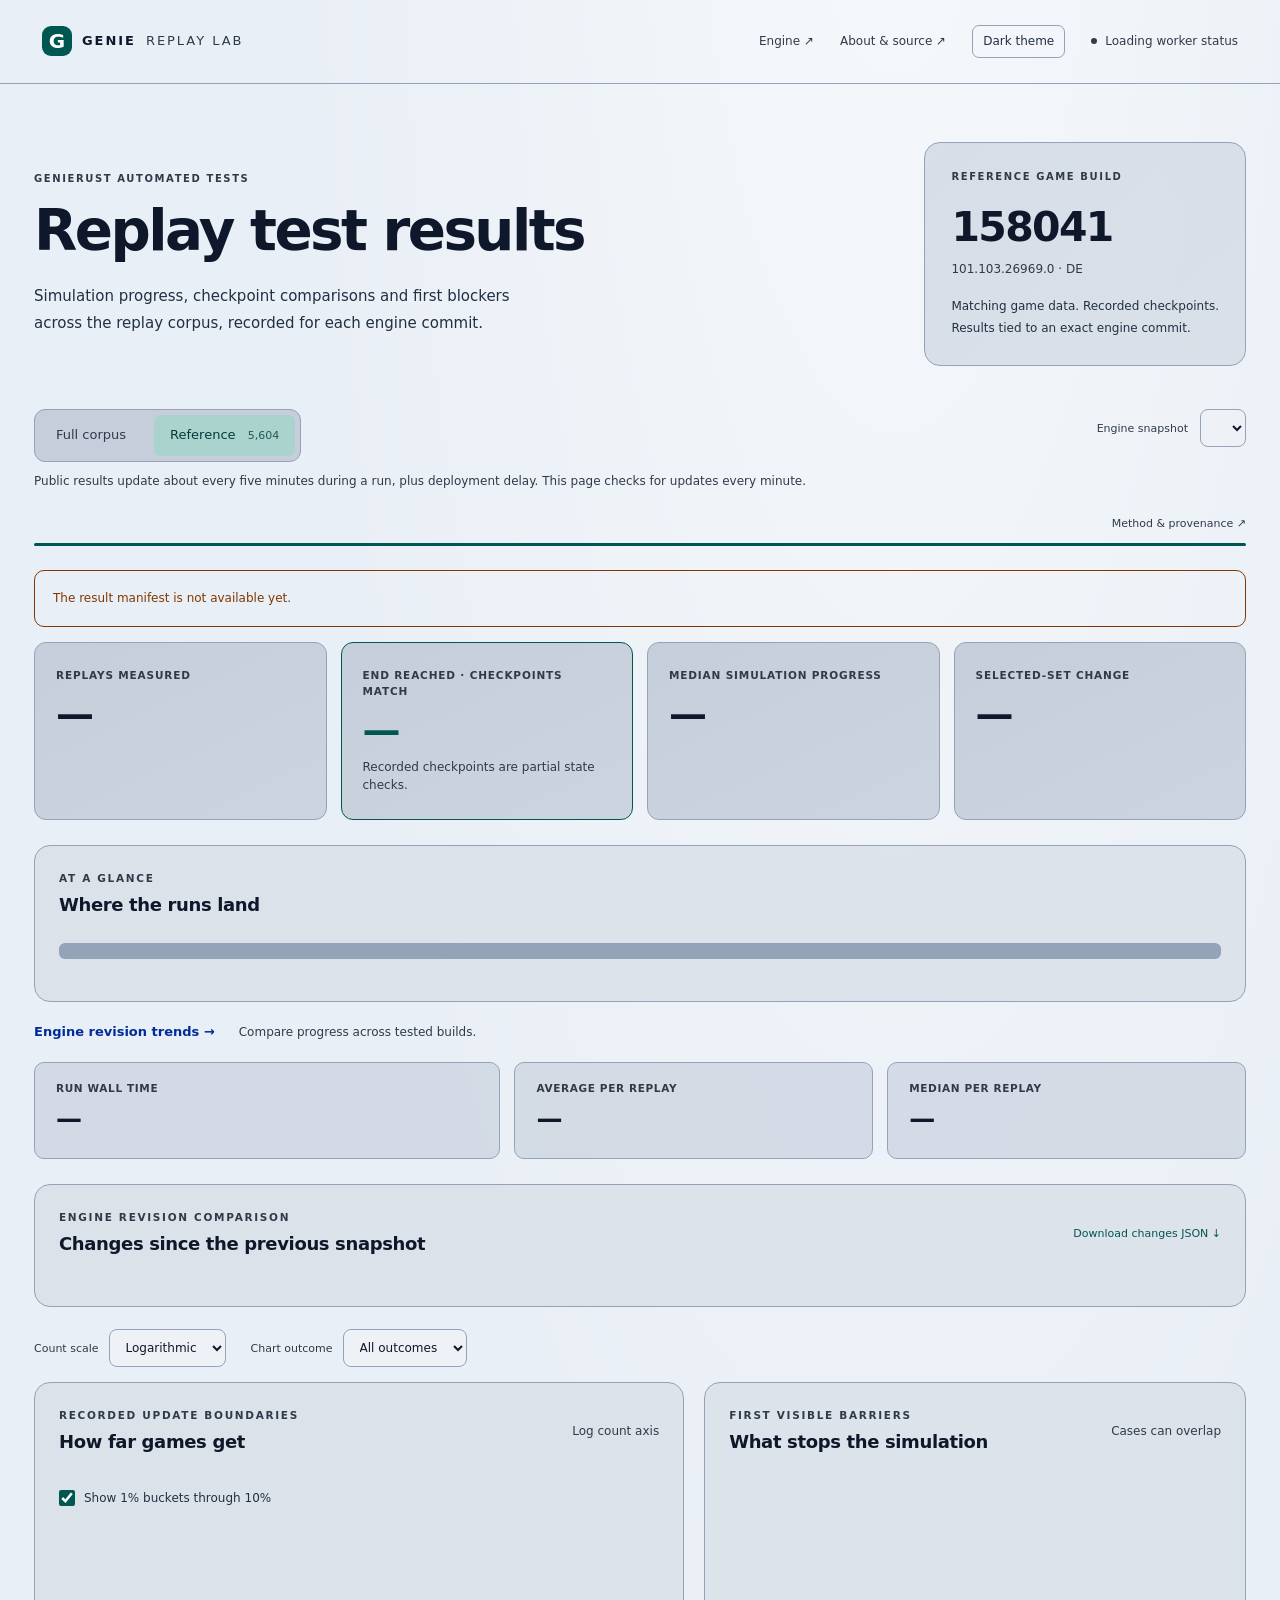
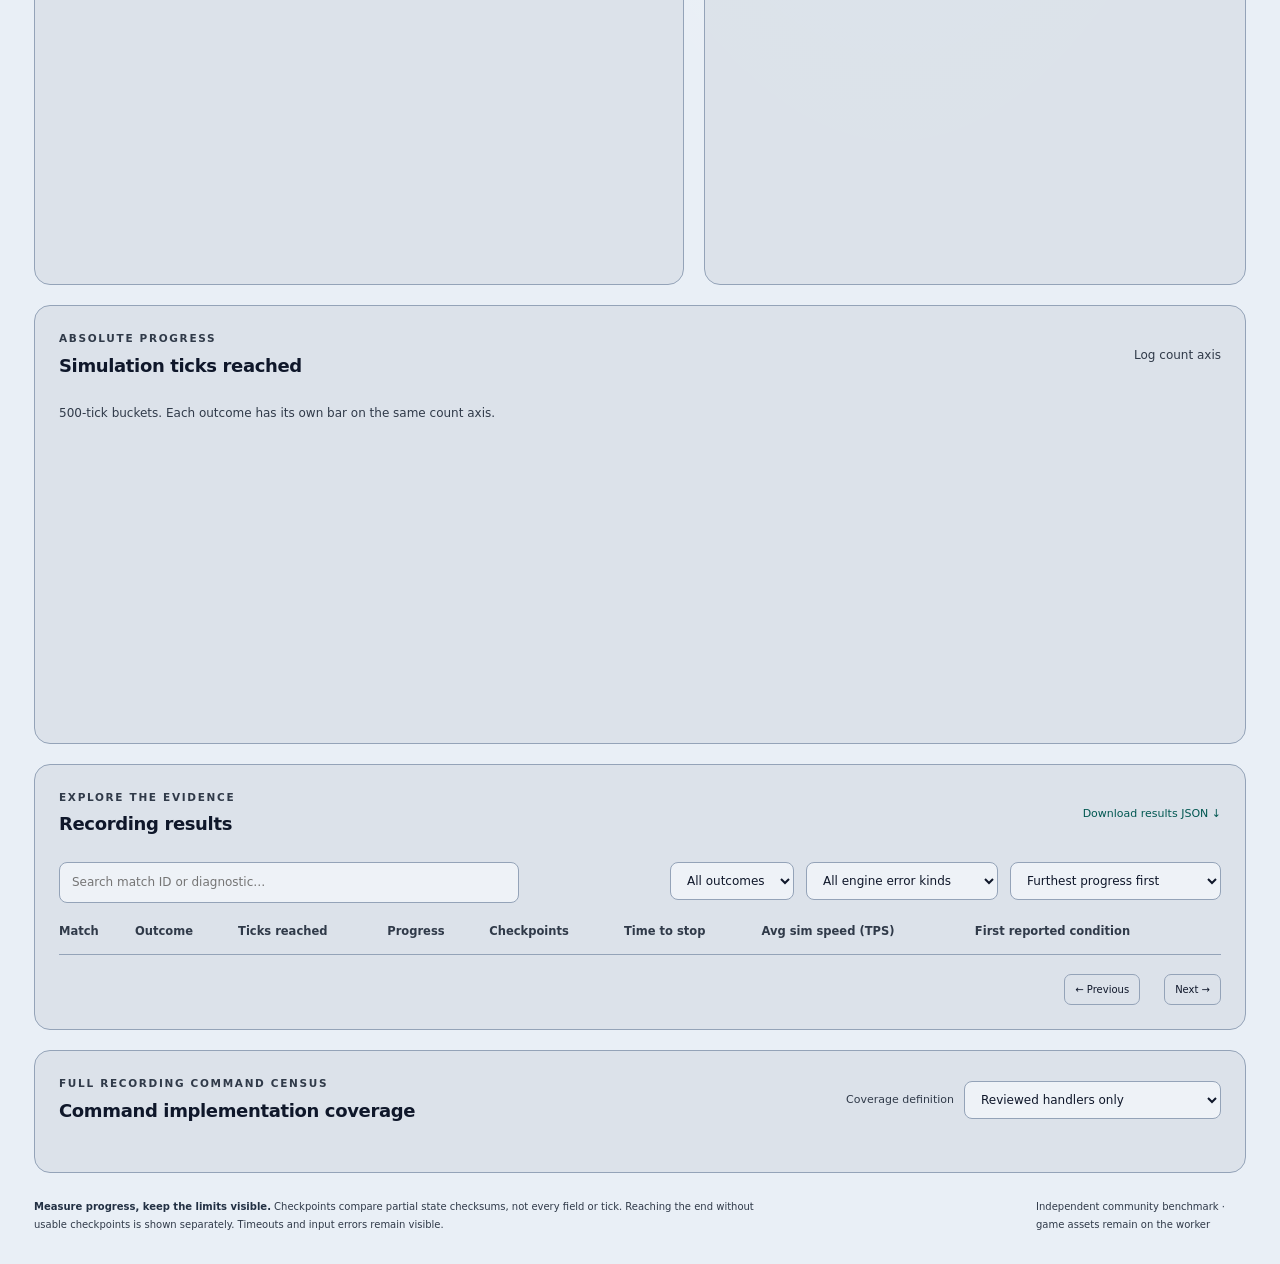
==== site/index.html @ 0e2283b9 "Support constructible URLs for individual replay regressions" ====
<!doctype html>
<html lang="en">
<head>
  <meta charset="utf-8"><meta name="viewport" content="width=device-width,initial-scale=1">
  <meta name="description" content="Reproducible progress measurements for the GenieRust Age of Empires II replay simulation.">
  <script>try{const t=localStorage.getItem('genie-theme');document.documentElement.dataset.theme=t==='light'||t==='dark'?t:matchMedia('(prefers-color-scheme: light)').matches?'light':'dark';}catch{document.documentElement.dataset.theme='dark';}</script>
  <title>Genie Replay Lab</title><link rel="stylesheet" href="style.css?v=change-permalinks-28">
  <script src="sha256.min.js?v=1.0.0" defer></script>
  <script src="app.js?v=change-permalinks-28" defer></script>
</head>
<body>
  <header class="topbar"><a class="brand" href="#"><span class="mark">G</span> GENIE <span class="brand-light">REPLAY LAB</span></a><div class="top-links"><a href="https://github.com/librematch/genie">Engine ↗</a><a href="https://github.com/cmsautter/genie-progress">About & source ↗</a><button id="theme-toggle" class="theme-toggle">Light theme</button><span id="health" class="health">Loading worker status</span></div></header>
  <main>
    <section class="intro"><div><p class="eyebrow">GENIERUST AUTOMATED TESTS</p><h1>Replay test results</h1><p class="lede">Simulation progress, checkpoint comparisons and first blockers<br class="desktop"> across the replay corpus, recorded for each engine commit.</p></div><aside class="build-card"><span class="eyebrow">REFERENCE GAME BUILD</span><strong>158041</strong><span>101.103.26969.0 · DE</span><p>Matching game data. Recorded checkpoints.<br>Results tied to an exact engine commit.</p></aside></section>
    <section class="controls" aria-label="Dataset and run selection"><div class="tabs" role="group" aria-label="Corpus"><button id="core500" aria-pressed="false" hidden>Core <span id="core500-count">500</span></button><button id="extension500" aria-pressed="false" hidden>Additional <span id="extension500-count">500</span></button><button id="combined1000" aria-pressed="false" hidden>Combined <span id="combined1000-count">1,000</span></button><button id="growing" aria-pressed="false">Full corpus <span id="catalog-count"></span></button><button id="fixed" class="active" aria-pressed="true">Reference <span id="reference-count">5,604</span></button></div><label class="run-select">Engine snapshot <select id="run-select" aria-label="Engine snapshot"></select></label></section>
    <div id="scope-note" class="scope-note"></div>
    <p class="scope-note">Public results update about every five minutes during a run, plus deployment delay. This page checks for updates every minute.</p>
    <p id="refresh-note" class="scope-note refresh-note" role="status" aria-live="polite" hidden></p>
    <div class="run-strip"><span id="run-state"></span><span id="commit"></span><span id="run-time"></span><button id="provenance" class="text-button">Method & provenance ↗</button></div>
    <p id="scheduling-note" class="scope-note scheduling-note" hidden></p>
    <div class="progress-track"><div id="run-progress"></div></div>
    <div id="error" class="error" role="status" aria-live="polite" hidden></div>
    <details id="failure-diagnostics" hidden><summary>Failure diagnostics</summary><pre id="failure-diagnostic-text"></pre></details>
    <section class="metrics" aria-label="Summary"><article><span>REPLAYS MEASURED</span><strong id="measured">—</strong><small id="measured-sub"></small></article><article class="accent"><span>END REACHED · CHECKPOINTS MATCH</span><strong id="checked">—</strong><small id="checked-sub">Recorded checkpoints are partial state checks.</small></article><article><span>MEDIAN SIMULATION PROGRESS</span><strong id="median">—</strong><small id="median-sub"></small></article><article><span>SELECTED-SET CHANGE</span><strong id="advanced">—</strong><small id="advanced-sub"></small></article></section>
    <section class="outcomes panel"><div class="panel-heading"><div><p class="eyebrow">AT A GLANCE</p><h2>Where the runs land</h2></div><span id="outcome-note"></span></div><div id="outcome-bar" class="outcome-bar" aria-hidden="true"></div><div id="outcome-legend" class="legend"></div></section>
    <nav class="trend-navigation" aria-label="Across engine revisions"><a id="trend-link" href="trends.html">Engine revision trends →</a><span>Compare progress across tested builds.</span></nav>
    <section class="timing-panel" aria-label="Execution time"><div class="timing-metrics"><article><span>RUN WALL TIME</span><strong id="run-duration">—</strong><small id="run-duration-sub"></small></article><article><span>AVERAGE PER REPLAY</span><strong id="replay-mean">—</strong><small id="replay-mean-sub"></small></article><article><span>MEDIAN PER REPLAY</span><strong id="replay-median">—</strong><small id="replay-median-sub"></small></article></div><p id="timing-note" class="chart-note"></p></section>
    <section id="changes" class="panel replay-changes"><div class="panel-heading"><div><p class="eyebrow">ENGINE REVISION COMPARISON</p><h2>Changes since the previous snapshot</h2></div><a id="changes-download" class="download" href="#" download>Download changes JSON ↓</a></div><p id="changes-state" class="scope-note" role="status" aria-live="polite"></p><div id="changes-content" hidden><div class="change-metrics"><article><span>CHANGED RECORDINGS</span><strong id="changes-total"></strong></article><article><span>ADVANCED</span><strong id="changes-advanced" class="positive"></strong></article><article><span>REGRESSED</span><strong id="changes-regressed" class="negative"></strong></article><article><span>MIXED OR OTHER CHANGES</span><strong id="changes-other"></strong></article></div><p id="changes-scope" class="chart-note"></p><p id="changes-warnings" class="change-warnings" hidden></p><div class="table-controls"><label><span class="sr-only">Search changed recordings</span><input id="changes-search" type="search" placeholder="Search match ID or stopping reason…"></label><label><span class="sr-only">Filter changes</span><select id="changes-filter"><option value="all">All changes</option><option value="advanced">Advanced</option><option value="regressed">Regressed</option><option value="mixed">Mixed</option><option value="changed">Other changes</option><option value="measurement">Length metadata changed</option><option value="stops">Stopping reason changed</option><option value="new-eof">Newly reached EOF</option><option value="lost-eof">No longer reaches EOF</option></select></label><label><span class="sr-only">Sort changes</span><select id="changes-sort"><option value="ticks-absolute">Biggest tick change</option><option value="ticks-now">Furthest ticks (now)</option><option value="ticks-gain">Most ticks gained</option><option value="ticks-loss">Most ticks lost</option><option value="checkpoints-gain">Most checkpoints gained</option><option value="checkpoints-loss">Most checkpoints lost</option><option value="id">Match ID</option></select></label></div><div class="table-scroll"><table class="changes-table"><thead><tr><th>Replay</th><th>Change</th><th>Ticks: before → now</th><th>Checkpoints: before → now</th><th>Previous stopping reason</th><th>Current stopping reason</th></tr></thead><tbody id="changes-rows"></tbody></table></div><div class="pagination"><span id="changes-row-count"></span><div><button id="changes-previous">← Previous</button><span id="changes-page"></span><button id="changes-next">Next →</button></div></div><p class="chart-note">Compared with a completed test of a different engine commit from before this run started. One-off sweeps prefer the previous large-corpus test. Only identical recording hashes are paired. Checkpoint deltas count passed checks; missing counters are not treated as zero. Expand stopping reasons or progress details for more information. Runtime-only changes are excluded. Results update as the selected run progresses.</p></div></section>
    <section class="chart-controls" aria-label="Histogram display"><div><label>Count scale <select id="chart-scale"><option value="log">Logarithmic</option><option value="linear">Linear</option></select></label><label>Chart outcome <select id="chart-outcome"><option value="all">All outcomes</option></select></label></div><p id="chart-scale-note" class="chart-note"></p></section>
    <section class="chart-grid"><article class="panel"><div class="panel-heading"><div><p class="eyebrow">RECORDED UPDATE BOUNDARIES</p><h2>How far games get</h2></div><span id="percent-scale-label">Log count axis</span></div><label class="progress-bucket-toggle"><input id="percent-fine-buckets" type="checkbox" checked aria-controls="percent-chart" aria-describedby="percent-bucket-note">Show 1% buckets through 10%</label><div id="percent-chart" class="chart" role="group" aria-label="Histogram of replay progress percentages"></div><div id="percent-chart-legend" class="legend chart-legend" role="group" aria-label="Replay progress color legend"></div><p id="percent-chart-readout" class="chart-readout" role="status" aria-live="polite"></p><p id="percent-bucket-note" class="chart-note"></p></article><article class="panel"><div class="panel-heading"><div><p class="eyebrow">FIRST VISIBLE BARRIERS</p><h2>What stops the simulation</h2></div><span>Cases can overlap</span></div><div id="blockers" class="blockers"></div><div id="blockers-legend" class="legend chart-legend" role="group" aria-label="Stopping conditions color legend"></div></article></section>
    <section class="panel ticks-panel"><div class="panel-heading"><div><p class="eyebrow">ABSOLUTE PROGRESS</p><h2>Simulation ticks reached</h2></div><span id="ticks-scale-label">Log count axis</span></div><p class="chart-note">500-tick buckets. Each outcome has its own bar on the same count axis.</p><div id="ticks-chart" class="chart short" role="group" aria-label="Histogram of simulation ticks reached"></div><div id="ticks-chart-legend" class="legend chart-legend" role="group" aria-label="Simulation ticks color legend"></div><p id="ticks-chart-readout" class="chart-readout" role="status" aria-live="polite"></p></section>
    <section id="checkpoint-panel" class="panel checkpoint-panel" hidden><div class="panel-heading"><div><p class="eyebrow">CHECKPOINT MISMATCHES</p><h2>Which checks differ</h2></div><span id="checkpoint-count"></span></div><div id="checkpoint-groups" class="blockers"></div><div id="checkpoint-legend" class="legend chart-legend" role="group" aria-label="Checkpoint checks color legend"></div><p class="chart-note">Recordings per differing check at the first mismatching checkpoint. A recording can appear in several categories. Select a category to filter the table; expand a mismatch for player IDs and recorded versus simulated values. These aggregate checks do not identify the exact cause.</p></section>
    <section class="panel recordings"><div class="panel-heading"><div><p class="eyebrow">EXPLORE THE EVIDENCE</p><h2>Recording results</h2></div><a id="download" class="download" href="#" download>Download results JSON ↓</a></div><p id="table-state" class="chart-note" role="status" aria-live="polite" hidden></p><button id="retry-details" class="text-button" hidden>Retry loading details</button><div class="table-controls"><label><span class="sr-only">Search recording</span><input id="search" placeholder="Search match ID or diagnostic…" type="search"></label><label><span class="sr-only">Filter outcome</span><select id="status-filter"><option value="all">All outcomes</option></select></label><label><span class="sr-only">Engine error kind</span><select id="engine-kind-filter"><option value="all">All engine error kinds</option><option value="unsupported">Unsupported mechanics</option><option value="unreachable">Engine invariants</option><option value="missing_data">Missing data</option><option value="invalid_input">Invalid input</option><option value="io">I/O failures</option></select></label><label><span class="sr-only">Sort recordings</span><select id="sort"><option value="progress-desc">Furthest progress first</option><option value="progress-asc">Earliest stops first</option><option value="ticks-desc">Most ticks reached first</option><option value="time-desc">Slowest first (elapsed time)</option><option value="time-asc">Fastest first (elapsed time)</option><option value="tps-asc">Lowest average TPS first</option><option value="tps-desc">Highest average TPS first</option><option value="id">Match ID</option></select></label></div><div class="table-scroll"><table class="recordings-table"><thead><tr><th>Match</th><th>Outcome</th><th>Ticks reached</th><th>Progress</th><th>Checkpoints</th><th>Time to stop</th><th title="Completed simulation ticks divided by recorded wall time in seconds.">Avg sim speed (TPS)</th><th>First reported condition</th></tr></thead><tbody id="rows"></tbody></table></div><div class="pagination"><span id="row-count"></span><div><button id="previous">← Previous</button><span id="page-number"></span><button id="next">Next →</button></div></div></section>
    <section class="panel command-coverage"><div class="panel-heading"><div><p class="eyebrow">FULL RECORDING COMMAND CENSUS</p><h2>Command implementation coverage</h2></div><label class="command-standard">Coverage definition <select id="command-standard"><option value="reviewed">Reviewed handlers only</option><option value="handlers">Handler presence, including partial</option></select></label></div><p id="command-coverage-state" class="scope-note" role="status" aria-live="polite"></p><div id="command-coverage-content" hidden><div class="command-metrics"><article><span id="command-types-label"></span><strong id="command-types-percent"></strong><small id="command-types-count"></small></article><article><span id="command-occurrences-label"></span><strong id="command-occurrences-percent"></strong><small id="command-occurrences-count"></small></article></div><p id="command-definition" class="chart-note"></p><div id="command-breakdown" class="command-breakdown"></div><p id="command-census-note" class="chart-note"></p><div class="command-ranking-heading"><h3>Command variants by full-recording usage</h3><label><span class="sr-only">Filter implementation coverage</span><select id="command-filter"><option value="gaps">Missing or partial</option><option value="unsupported">Unsupported only</option><option value="partial">Partial / conditional only</option><option value="unknown">Unknown only</option><option value="all">All variants</option></select></label><a id="command-download" class="download" href="#" download>Download census JSON ↓</a></div><div class="table-scroll"><table class="command-table"><thead><tr><th>Command variant</th><th>Implementation</th><th>Total occurrences</th><th>Recordings</th><th>After stop</th></tr></thead><tbody id="command-rows"></tbody></table></div><div class="pagination"><span id="command-row-count"></span><button id="command-show-all" class="text-button">Show all</button></div><p id="command-horizon-note" class="chart-note"></p></div></section>
    <footer><p><strong>Measure progress, keep the limits visible.</strong> Checkpoints compare partial state checksums, not every field or tick. Reaching the end without usable checkpoints is shown separately. Timeouts and input errors remain visible.</p><span>Independent community benchmark · game assets remain on the worker</span></footer>
  </main>
  <dialog id="method"><div class="dialog-heading"><h2>Method & provenance</h2><button id="close-method" aria-label="Close">×</button></div><p>The engine starts from each recording’s saved header and advances without forcing later reference states. The first reported unsupported update or checkpoint mismatch stops that case.</p><p>A mismatch is detected at a stored checkpoint; the divergence may have begun earlier. The final uncheckpointed tail is not independently verified. Ignored command counts are shown as a further verification limit.</p><p>Ordinary engine revisions use a frozen core of 500 and 500 additional recordings. The combined 1,000 always contains the core. IDs and recording hashes stay fixed even as failures are fixed. These sets emphasize engine features and failures; their success rate does not estimate the whole corpus’s success rate.</p><p>The original 5,604-reference view remains available for historical comparisons. Parse and structure errors remain in the totals.</p><pre id="identity"></pre><a id="prior-worker" class="download" hidden download>Download the pre-upgrade worker snapshot</a><details id="archived-runs" hidden><summary>Archived runs (<span id="archived-count"></span>)</summary><p>Superseded runs, aborted runs, setup failures and diagnostic pilots can be opened here or downloaded as JSON.</p><ul id="archived-list"></ul></details></dialog>
</body>
</html>
---- site/style.css ----
:root{color-scheme:dark;--radius:16px;
  /* Surfaces, lines and ink. [data-theme="light"] below overrides every value here. */
  --bg:#0a101c;--bg-glow:#17304466;--panel:#111b2c;--tile:#142137;--tile-end:#101a2b;--inset:#0d1624;--field:#101b2c;
  --line:#233249;--line-soft:#1d2a3d;--text:#e7eef8;--text-2:#b7c9df;--muted:#8e9fb8;--link:#acccff;
  --teal:#5ce0c0;--on-accent:#0c1922;--accent-soft:#234239;--accent-soft-text:#a4f3dc;--accent-line:#285448;
  --orange:#f4b77b;--warn-text:#d6bd98;--warn-line:#b68b54;--negative:#f39b95;--state-partial:#e0a540;--state-unsupported:#f08a5f;
  /* Outcome colours, in outcomeOrder (app.js). Adjacent pairs pass the dataviz CVD and normal-vision checks on --panel; greys mark inputs that were not evaluated. */
  --outcome-initialization_unsupported:#9085e9;--outcome-unsupported:#d95926;--outcome-checkpoint_mismatch:#3987e5;--outcome-complete_unchecked:#c98500;--outcome-complete_checked:#199e70;--outcome-parse_error:#e66767;--outcome-multiple_chapters:#a3acbd;--outcome-timeout:#657088;--outcome-other:#657088;--outcome-pending:#25344b}
/* Light values follow the aoeguilds.com "light" theme: stepped cool-grey surfaces and navy ink. */
[data-theme="light"]{color-scheme:light;
  --bg:#e9eff6;--bg-glow:#ffffff99;--panel:#d7dfe6;--tile:#c5ceda;--tile-end:#ccd4df;--inset:#c5ceda;--field:#eef2f7;
  --line:#94a3b8;--line-soft:#b2bece;--text:#0f172a;--text-2:#223043;--muted:#303a49;--link:#002c98;
  --teal:#005751;--on-accent:#fff;--accent-soft:#a9d3cc;--accent-soft-text:#003d39;--accent-line:#005751;
  --orange:#803800;--warn-text:#723100;--warn-line:#803800;--negative:#9e000b;--state-partial:#7a4f00;--state-unsupported:#a3330c;
  /* Validated on --panel #d7dfe6: every slot >= 3:1, adjacent normal-vision >= 15. */
  --outcome-initialization_unsupported:#6250d6;--outcome-unsupported:#c4501f;--outcome-checkpoint_mismatch:#2a6fc9;--outcome-complete_unchecked:#946300;--outcome-complete_checked:#0f7f58;--outcome-parse_error:#c93a3a;--outcome-multiple_chapters:#3f4857;--outcome-timeout:#717d90;--outcome-other:#717d90;--outcome-pending:#435066}
*{box-sizing:border-box}body{margin:0;background:radial-gradient(ellipse at 70% -10%,var(--bg-glow),transparent 48%),var(--bg);color:var(--text);font:15px/1.55 system-ui,-apple-system,BlinkMacSystemFont,"Segoe UI",sans-serif}a{color:inherit;text-decoration:none}a:hover{color:var(--teal)}button,select,input{font:inherit}button,select{cursor:pointer}button:focus-visible,a:focus-visible,select:focus-visible,input:focus-visible{outline:2px solid var(--teal);outline-offset:4px}.topbar{max-width:1450px;margin:auto;display:flex;align-items:center;justify-content:space-between;padding:25px 42px;border-bottom:1px solid var(--line)}.brand{display:flex;align-items:center;gap:10px;letter-spacing:.15em;font-size:13px;font-weight:750}.brand-light{color:var(--muted);font-weight:450}.mark{background:var(--teal);color:var(--on-accent);width:30px;height:30px;display:grid;place-items:center;border-radius:9px;font-size:20px;letter-spacing:0}.top-links{display:flex;align-items:center;gap:26px;font-size:12px;color:var(--muted)}.theme-toggle{border:1px solid var(--line);border-radius:7px;background:transparent;color:var(--text-2);font-size:12px;padding:6px 10px}
.health{display:flex;align-items:center;gap:8px}.health:before{content:"";width:6px;height:6px;border-radius:50%;background:var(--muted)}.health.alive:before{background:var(--teal);box-shadow:0 0 10px color-mix(in srgb,var(--teal) 33%,transparent)}.health.stale{color:var(--orange)}main{max-width:1360px;margin:auto;padding:58px 34px 30px}.intro{display:flex;justify-content:space-between;align-items:center;margin-bottom:43px}.eyebrow{font-size:10px;font-weight:750;letter-spacing:.16em;color:var(--muted);margin:0 0 12px}h1{font-size:clamp(36px,4.4vw,59px);letter-spacing:-.045em;font-weight:650;line-height:1.12;margin:0 0 21px}h1 span{color:var(--teal)}.lede{font-size:15px;color:var(--text-2);line-height:1.8;margin:0}.build-card{min-width:268px;border:1px solid var(--line);border-radius:var(--radius);padding:26px;background:linear-gradient(135deg,color-mix(in srgb,var(--tile) 60%,transparent),color-mix(in srgb,var(--tile-end) 60%,transparent));display:flex;flex-direction:column}.build-card strong{font-size:41px;font-weight:550;letter-spacing:-.04em}.build-card>span:not(.eyebrow){font-size:12px;color:var(--muted)}.build-card p{margin:18px 0 0;font-size:12px;color:var(--text-2);line-height:1.8}.controls{display:flex;justify-content:space-between;align-items:center;gap:20px}.tabs{padding:5px;border:1px solid var(--line);border-radius:11px;display:flex;gap:5px;background:var(--inset)}.tabs button{border:0;border-radius:7px;padding:10px 16px;background:transparent;color:var(--muted);font-size:13px;white-space:nowrap}.tabs button.active{background:var(--accent-soft);color:var(--accent-soft-text)}.tabs span{margin-left:8px;font-size:11px;color:inherit;opacity:.8}.run-select{display:flex;align-items:center;gap:12px;color:var(--muted);font-size:11px}select,input{background:var(--field);border:1px solid var(--line);color:var(--text);border-radius:8px;padding:10px 12px;font-size:12px}.run-select select{max-width:330px}.scope-note{font-size:12px;color:var(--muted);margin-top:10px}.run-strip{display:flex;gap:17px;align-items:center;color:var(--muted);font-size:12px;margin-top:25px;margin-bottom:11px;flex-wrap:wrap}.run-strip a{font-family:ui-monospace,monospace;color:var(--text-2)}.run-strip #run-state{color:var(--teal)}.text-button{border:0;background:none;color:var(--muted);font-size:11px;padding:0;margin-left:auto}.progress-track{height:3px;background:var(--line);border-radius:4px;overflow:hidden;margin-bottom:24px}.progress-track>div{height:100%;background:var(--teal);transition:width .3s}.metrics{display:grid;grid-template-columns:repeat(4,1fr);gap:14px;margin-bottom:25px}.metrics article{padding:24px 21px;border:1px solid var(--line);background:linear-gradient(155deg,var(--tile),var(--tile-end));border-radius:12px;display:flex;flex-direction:column;min-height:150px}.metrics article>span{font-size:10.5px;letter-spacing:.08em;color:var(--muted);font-weight:700}.metrics strong{font-size:38px;letter-spacing:-.035em;font-weight:550;margin:8px 0 3px;line-height:1.25;font-variant-numeric:tabular-nums}.metrics small{font-size:12px;color:var(--muted)}.metrics .accent{border-color:var(--accent-line)}.metrics .accent strong{color:var(--teal)}.panel{padding:24px;border:1px solid var(--line);border-radius:var(--radius);background:color-mix(in srgb,var(--panel) 73%,transparent)}.panel-heading{display:flex;justify-content:space-between;gap:20px;align-items:center;margin-bottom:24px}.panel-heading .eyebrow{margin-bottom:5px;font-size:10.5px}.panel-heading h2{font-size:18px;margin:0;font-weight:580;letter-spacing:-.02em}.panel-heading>span{font-size:12px;color:var(--muted)}.outcomes{margin-bottom:25px}
.outcome-bar{height:16px;display:flex;border-radius:6px;overflow:hidden;gap:2px;background:var(--line)}.outcome-bar>div{min-width:2px}.legend{display:flex;gap:10px 24px;flex-wrap:wrap;margin-top:18px;font-size:12px;color:var(--muted)}.legend span{display:flex;align-items:center;gap:7px}.legend i{display:inline-block;width:10px;height:10px;border-radius:3px}.legend b{font-weight:550;color:var(--text-2);margin-left:3px}
.legend small{color:var(--muted);font-variant-numeric:tabular-nums}.chart-grid{display:grid;grid-template-columns:1.2fr 1fr;gap:20px;margin:20px 0}.chart{width:100%;height:265px}.chart.short{height:200px}.chart svg{width:100%;height:100%;overflow:visible}.chart text{fill:var(--muted);font:10px system-ui}.chart-note{color:var(--muted);font-size:12px;margin:9px 0 0}.blockers{display:flex;flex-direction:column;gap:15px}.blocker-label{display:flex;justify-content:space-between;gap:20px;font-size:11px;margin-bottom:7px}.blocker-label span{overflow:hidden;text-overflow:ellipsis;white-space:nowrap;max-width:85%;color:var(--text-2)}.blocker-label strong{color:var(--text);font-weight:600;font-variant-numeric:tabular-nums}.blocker-track{height:4px;background:var(--line-soft);border-radius:4px}.blocker-track div{height:100%;background:var(--outcome-unsupported);border-radius:4px}.ticks-panel{margin-bottom:20px}.table-controls{display:flex;gap:12px;margin-bottom:20px}.table-controls label:first-child{flex:1}.table-controls input{width:100%;max-width:460px}.table-scroll{overflow:auto}table{width:100%;border-collapse:collapse;font-size:12.5px;text-align:left;min-width:850px}th{font-weight:550;color:var(--muted);font-size:11.5px;padding:0 12px 13px 0;border-bottom:1px solid var(--line)}td{padding:13px 12px 13px 0;border-bottom:1px solid var(--line-soft);vertical-align:top}td:nth-child(1){color:var(--link);font-family:ui-monospace,monospace}td:nth-child(3),td:nth-child(4),td:nth-child(5){font-variant-numeric:tabular-nums;white-space:nowrap}td:last-child{max-width:400px;color:var(--text-2);word-break:break-word}.badge{padding:4px 8px 4px 10px;border-radius:5px;font-size:11px;font-weight:550;white-space:nowrap;background:color-mix(in srgb,var(--badge) 18%,transparent);box-shadow:inset 3px 0 0 var(--badge);color:var(--text)}.micro-progress{display:flex;gap:9px;align-items:center}.micro-progress:before{content:"";width:35px;height:4px;border-radius:2px;background:linear-gradient(90deg,var(--badge) var(--percent),var(--line-soft) var(--percent))}.download{font-size:11px;color:var(--teal)}.pagination{display:flex;justify-content:space-between;align-items:center;color:var(--muted);font-size:11px;margin-top:19px}.pagination>div{display:flex;gap:12px;align-items:center}.pagination button{background:transparent;border:1px solid var(--line);border-radius:7px;color:var(--text);padding:7px 10px;font-size:10px}.pagination button:disabled{opacity:.35;cursor:default}footer{display:flex;align-items:flex-start;gap:60px;font-size:10px;line-height:1.8;color:var(--muted);margin:25px 0 0}footer p{max-width:720px;margin:0}footer strong{font-weight:600;color:var(--text-2)}footer>span{margin-left:auto;max-width:210px}.error{padding:18px;border:1px solid var(--warn-line);border-radius:10px;color:var(--orange);margin:15px 0;white-space:pre-wrap;font-size:12px}dialog{background:var(--panel);color:var(--text);border:1px solid var(--line);border-radius:16px;width:min(760px,90vw);padding:28px}dialog::backdrop{background:#000b;backdrop-filter:blur(4px)}.dialog-heading{display:flex;justify-content:space-between;align-items:center}.dialog-heading h2{margin:0;font-size:22px}.dialog-heading button{font-size:28px;border:0;background:transparent;color:var(--muted)}dialog p{color:var(--text-2);font-size:13px}pre{font-size:11px;overflow:auto;color:var(--teal);padding:17px;background:var(--inset);border-radius:9px;max-height:330px}.sr-only{position:absolute;width:1px;height:1px;padding:0;margin:-1px;overflow:hidden;clip:rect(0,0,0,0);white-space:nowrap;border:0}@media(max-width:950px){.topbar{padding:20px 25px}.top-links{gap:15px}.top-links>a:first-child{display:none}.metrics{grid-template-columns:repeat(2,1fr)}.chart-grid{grid-template-columns:1fr}.intro{gap:30px}.build-card{min-width:230px}.controls{align-items:flex-start}.run-select{flex-direction:column;align-items:flex-start;gap:5px}}@media(max-width:650px){main{padding:32px 17px}.topbar{padding:18px 17px}.brand{font-size:10px;gap:7px}.brand-light{display:none}.top-links{font-size:10px}.top-links>a{display:none}.intro{align-items:flex-start;gap:22px;flex-direction:column}.build-card{width:100%;padding:17px;display:grid;grid-template-columns:1fr 1fr;gap:0 20px}.build-card strong{grid-column:1;font-size:29px}.build-card p{grid-column:2;grid-row:1/4;margin:0}.build-card>.eyebrow{margin:0;font-size:9px}.controls{flex-direction:column;gap:15px}.tabs{width:100%}.tabs button{padding:9px 10px;font-size:11px;flex:1}.tabs span{margin-left:4px}.run-select{width:100%;flex-direction:row;align-items:center}.run-select select{max-width:70%;flex:1}.metrics{gap:9px}.metrics article{padding:17px 13px;min-height:140px}.metrics article>span{font-size:9.5px}.metrics strong{font-size:31px}.metrics small{font-size:11px}.panel{padding:18px 15px}.panel-heading{gap:12px}.panel-heading h2{font-size:16px}.panel-heading>span{font-size:9px}.table-controls{flex-wrap:wrap}.table-controls label:first-child{flex-basis:100%}.table-controls select{max-width:175px;font-size:10px}.pagination{gap:15px}.pagination>div{gap:8px}footer{flex-direction:column;gap:15px}footer>span{margin:0;max-width:100%}.desktop{display:none}.text-button{margin-left:0}.run-strip{gap:8px 14px}}

#run-state[data-state="build_failed"]{color:var(--orange)}#failure-diagnostics{margin:0 0 20px;color:var(--muted);font-size:12px}#failure-diagnostics summary{cursor:pointer}#failure-diagnostics pre{white-space:pre-wrap;overflow-wrap:anywhere}
.checkpoint-panel{margin-bottom:20px}.checkpoint-panel[hidden]{display:none}#checkpoint-groups{display:grid;grid-template-columns:repeat(auto-fit,minmax(220px,1fr));gap:18px 30px}.checkpoint-group{display:flex;justify-content:space-between;gap:18px;width:100%;padding:0 0 7px;border:0;background:none;text-align:left;color:var(--text-2);font-size:12px}.checkpoint-group:hover{color:var(--teal)}.checkpoint-group strong{color:var(--link);font-weight:550}.checkpoint-panel .blocker-track div{background:var(--outcome-checkpoint_mismatch)}.checkpoint-details summary{cursor:pointer;color:var(--link)}.checkpoint-details[open]{min-width:390px}.checkpoint-details .chart-note{max-width:460px}.checkpoint-values{min-width:0;width:100%;margin-top:14px;font-size:10px}.checkpoint-values th{font-size:9px;padding:5px 8px}.checkpoint-values td{padding:7px 8px;color:var(--text-2);max-width:none;white-space:normal;word-break:normal;font-family:inherit;font-variant-numeric:tabular-nums}.checkpoint-values td:nth-child(3),.checkpoint-values td:nth-child(4){white-space:nowrap}.checkpoint-values td:nth-child(2){min-width:130px}
.chart-controls{margin-top:22px}.chart-controls>div{display:flex;flex-wrap:wrap;gap:12px 25px}.chart-controls label{display:flex;align-items:center;gap:10px;font-size:11px;color:var(--muted)}.chart-controls select{max-width:260px}.chart-controls+.chart-grid{margin-top:15px}.chart-readout{min-height:3.1em;margin:6px 0 0;font-size:11px;line-height:1.55;color:var(--text-2);font-variant-numeric:tabular-nums}.chart.short{height:235px}.histogram-bucket{outline:none}.histogram-bucket .histogram-bar{opacity:.9}.histogram-bucket:hover .histogram-hitbox,.histogram-bucket:focus .histogram-hitbox{fill:color-mix(in srgb,var(--link) 7%,transparent)}.histogram-bucket:hover .histogram-bar,.histogram-bucket:focus .histogram-bar{opacity:1}.histogram-bucket:focus .histogram-hitbox{stroke:var(--teal);stroke-width:.6}
.command-coverage{margin-top:20px;margin-bottom:20px}.command-standard{display:flex;gap:10px;align-items:center;font-size:11px;color:var(--muted)}.command-standard select{max-width:270px}.command-metrics{display:grid;grid-template-columns:1fr 1fr;gap:16px;margin:18px 0}.command-metrics article{display:flex;flex-direction:column;padding:20px;border:1px solid var(--line);border-radius:10px;background:color-mix(in srgb,var(--tile) 33%,transparent)}.command-metrics article>span{font-size:10px;letter-spacing:.06em;color:var(--muted)}.command-metrics strong{font-size:42px;font-weight:550;letter-spacing:-.04em;font-variant-numeric:tabular-nums}.command-metrics small{font-size:11px;color:var(--text-2)}.command-breakdown{display:flex;flex-wrap:wrap;gap:12px 20px;margin-top:16px;font-size:11px}.command-state{font-size:11px;color:var(--text-2)}.command-state.implemented{color:var(--teal)}.command-state.partial{color:var(--state-partial)}.command-state.unsupported{color:var(--state-unsupported)}.command-state.unknown{color:var(--muted)}.command-ranking-heading{display:flex;align-items:center;flex-wrap:wrap;gap:15px;margin:25px 0 16px}.command-ranking-heading h3{font-size:15px;font-weight:550;margin:0;margin-right:auto}.command-table{min-width:750px}.command-table td:first-child{font-family:inherit;min-width:220px;max-width:500px;color:var(--text-2)}.command-reason{display:block;font-size:10px;color:var(--muted);margin-top:5px;line-height:1.5}.command-reason a{color:var(--link)}.command-table td:nth-child(3),.command-table td:nth-child(4),.command-table td:nth-child(5){font-variant-numeric:tabular-nums;white-space:nowrap}.command-coverage .pagination{align-items:center;gap:15px}.command-coverage .text-button{padding:7px 10px;border:1px solid var(--line);border-radius:7px;color:var(--text-2);white-space:nowrap}.command-coverage .text-button[hidden]{display:none}@media(max-width:650px){.command-coverage>.panel-heading{align-items:flex-start;flex-direction:column}.command-standard{flex-wrap:wrap}.command-metrics{gap:10px}.command-metrics article{padding:13px}.command-metrics strong{font-size:34px}.command-metrics article>span{font-size:8px}.command-metrics small{font-size:10px}.command-ranking-heading{align-items:flex-start}.command-ranking-heading h3{flex-basis:100%}.command-coverage .pagination{align-items:flex-start;flex-direction:column}.command-coverage .text-button{margin-left:0}}

.replay-changes{margin-bottom:20px}.change-metrics{display:grid;grid-template-columns:repeat(4,1fr);gap:12px;margin:18px 0}.change-metrics article{display:flex;flex-direction:column;border:1px solid var(--line);border-radius:10px;padding:17px;background:color-mix(in srgb,var(--tile) 33%,transparent)}.change-metrics span{font-size:10.5px;color:var(--muted);letter-spacing:.05em}.change-metrics strong{font-size:31px;font-weight:550;font-variant-numeric:tabular-nums}.positive{color:var(--teal)}.negative{color:var(--negative)}.change-warnings{padding:10px 12px;background:color-mix(in srgb,var(--orange) 6%,transparent);border-left:2px solid var(--warn-line);color:var(--warn-text);font-size:11px}.replay-changes .table-controls{margin-top:20px}.changes-table{min-width:1100px}.changes-table td{vertical-align:top}.changes-table td:first-child{font-size:11px;min-width:110px}.changes-table td:nth-child(3),.changes-table td:nth-child(4){white-space:nowrap;font-variant-numeric:tabular-nums;min-width:140px}.changes-table td:nth-child(5),.changes-table td:nth-child(6){min-width:225px;max-width:360px}.changes-table small,.changes-table .delta{display:block;margin-top:5px}.changes-table small{font-size:11px;color:var(--muted)}.changes-table .delta{font-weight:550;font-size:12px}.changes-table summary{cursor:pointer;white-space:normal;overflow-wrap:anywhere}.change-reason{font-size:10px;line-height:1.55;overflow-wrap:anywhere;margin:8px 0;color:var(--text-2)}.change-kind{font-size:10px}.change-kind.advanced{color:var(--teal)}.change-kind.regressed{color:var(--negative)}.change-kind.mixed,.change-kind.measurement{color:var(--orange)}.change-extra{font-size:9px;color:var(--muted);margin-top:8px}.change-extra p{margin:5px 0;white-space:normal}@media(max-width:650px){.change-metrics{grid-template-columns:1fr 1fr}.replay-changes>.panel-heading{align-items:flex-start;flex-direction:column}.change-metrics strong{font-size:27px}}

.timing-panel{margin:-5px 0 25px}.timing-metrics{display:grid;grid-template-columns:1.3fr 1fr 1fr;gap:14px}.timing-metrics article{min-width:0;display:flex;flex-direction:column;padding:17px 21px;border:1px solid var(--line);border-radius:10px;background:color-mix(in srgb,var(--tile) 60%,transparent)}.timing-metrics article>span{font-size:10.5px;font-weight:650;letter-spacing:.06em;color:var(--muted)}.timing-metrics strong{font-size:26px;font-weight:550;font-variant-numeric:tabular-nums;letter-spacing:-.02em;line-height:1.4;margin:4px 0}.timing-metrics small{font-size:12px;color:var(--muted)}.timing-panel .chart-note{line-height:1.6;max-width:1100px}.recordings-table{min-width:1130px}.recordings-table .recording-elapsed,.recordings-table .recording-speed{white-space:nowrap;font-variant-numeric:tabular-nums;color:var(--text-2)}.recording-elapsed small{display:block;color:var(--muted);font-size:11px;margin-top:4px}@media(max-width:650px){.timing-metrics{grid-template-columns:1fr 1fr;gap:9px}.timing-metrics article{padding:13px}.timing-metrics article:first-child{grid-column:1/-1}.timing-metrics strong{font-size:25px}.timing-metrics small{font-size:9px}}

.refresh-note{color:var(--warn-text);line-height:1.6}.refresh-note[hidden]{display:none}
:root .tabs{flex-wrap:wrap;gap:4px}:root .controls{gap:18px;align-items:flex-start}:root .tabs button[hidden]{display:none}.scheduling-note{line-height:1.7;padding:10px 13px;border-left:2px solid var(--teal);background:color-mix(in srgb,var(--panel) 50%,transparent)}.run-strip [data-state="aborted"]{color:var(--muted)}@media(max-width:650px){:root .tabs button{flex:1 1 auto}}
.chart-grid>article{min-width:0}
.engine-trend{margin-bottom:25px}
.engine-trend[hidden]{display:none}
.trend-grid{display:grid;grid-template-columns:1fr 1fr;gap:24px}
.trend-grid figure{margin:0;min-width:0}
.trend-grid figcaption{font-size:12px;color:var(--text-2);margin-bottom:6px}
.trend-chart{height:auto}
.trend-chart svg{height:auto;display:block}
.trend-column{cursor:pointer;outline:none}
.trend-column:hover .trend-hitbox,.trend-column:focus .trend-hitbox{fill:color-mix(in srgb,var(--link) 7%,transparent)}
.trend-column:focus .trend-hitbox{stroke:var(--teal);stroke-width:.6}
.trend-column.selected .trend-hitbox{fill:color-mix(in srgb,var(--link) 10%,transparent)}
.chart .trend-value{fill:var(--text);font-weight:600}
.trend-table{min-width:760px;margin-top:18px}
.trend-table tr.selected td{background:color-mix(in srgb,var(--link) 8%,transparent)}
.trend-table td{font-variant-numeric:tabular-nums}
.trend-table small{display:block;font-size:11px;color:var(--muted);margin-top:4px}
.trend-open{margin:0;text-align:left;color:var(--link);font:inherit;font-family:ui-monospace,monospace}
@media(max-width:950px){.trend-grid{grid-template-columns:1fr}}
.trend-navigation{display:flex;align-items:center;gap:10px 24px;flex-wrap:wrap;margin:-5px 0 25px;font-size:13px}.trend-navigation a,.back-link{color:var(--link)}.trend-navigation a{font-weight:600}.trend-navigation span{color:var(--muted);font-size:12px}.back-link{display:inline-block;margin-bottom:24px;font-size:13px}.trend-intro{margin-bottom:30px}.trend-intro h1{font-size:clamp(32px,4.4vw,52px)}.chart .trend-date-label{font-size:11px;fill:var(--text-2)}.trend-neutral{color:var(--muted)}.trend-table{min-width:1180px}.trend-table th{vertical-align:bottom}.trend-open:hover{text-decoration:underline}

.progress-bucket-toggle{display:flex;align-items:center;gap:9px;min-height:36px;margin:0 0 8px;font-size:12px;color:var(--text-2);cursor:pointer}.progress-bucket-toggle input{width:16px;height:16px;margin:0;accent-color:var(--teal);flex-shrink:0}
.chart-legend{margin:12px 0 16px;gap:8px 20px;color:var(--text-2);line-height:1.5}.chart-legend span{min-width:0;max-width:100%;align-items:baseline}.chart-legend i{flex-shrink:0;align-self:center;width:11px;height:11px;box-shadow:0 0 0 1px var(--line)}.chart-legend .legend-line{width:22px;height:3px;border-radius:0;box-shadow:none}

.changes-table tr[data-linked-change]>td{background:color-mix(in srgb,var(--link) 8%,transparent)}.changes-table tr[data-linked-change]{scroll-margin:24px}.changes-table tr[data-linked-change]:focus{outline:2px solid var(--teal);outline-offset:2px}
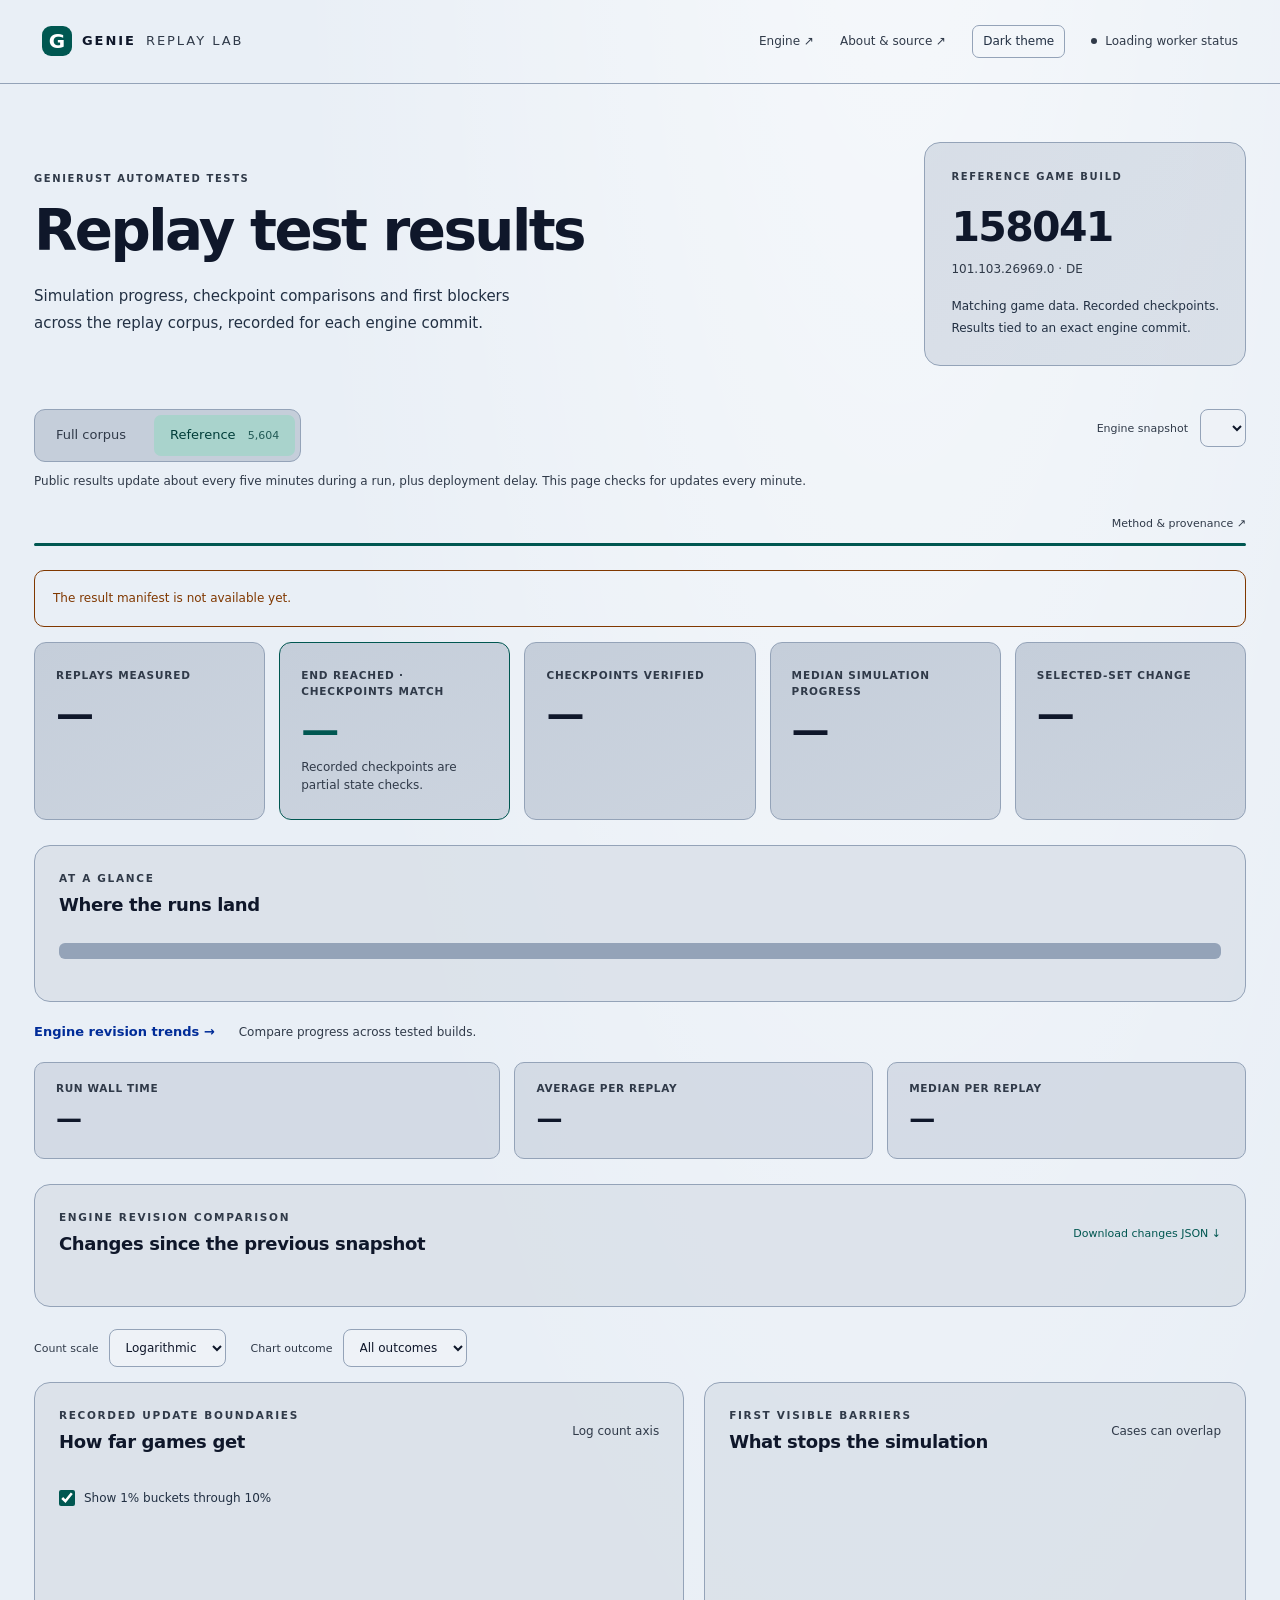
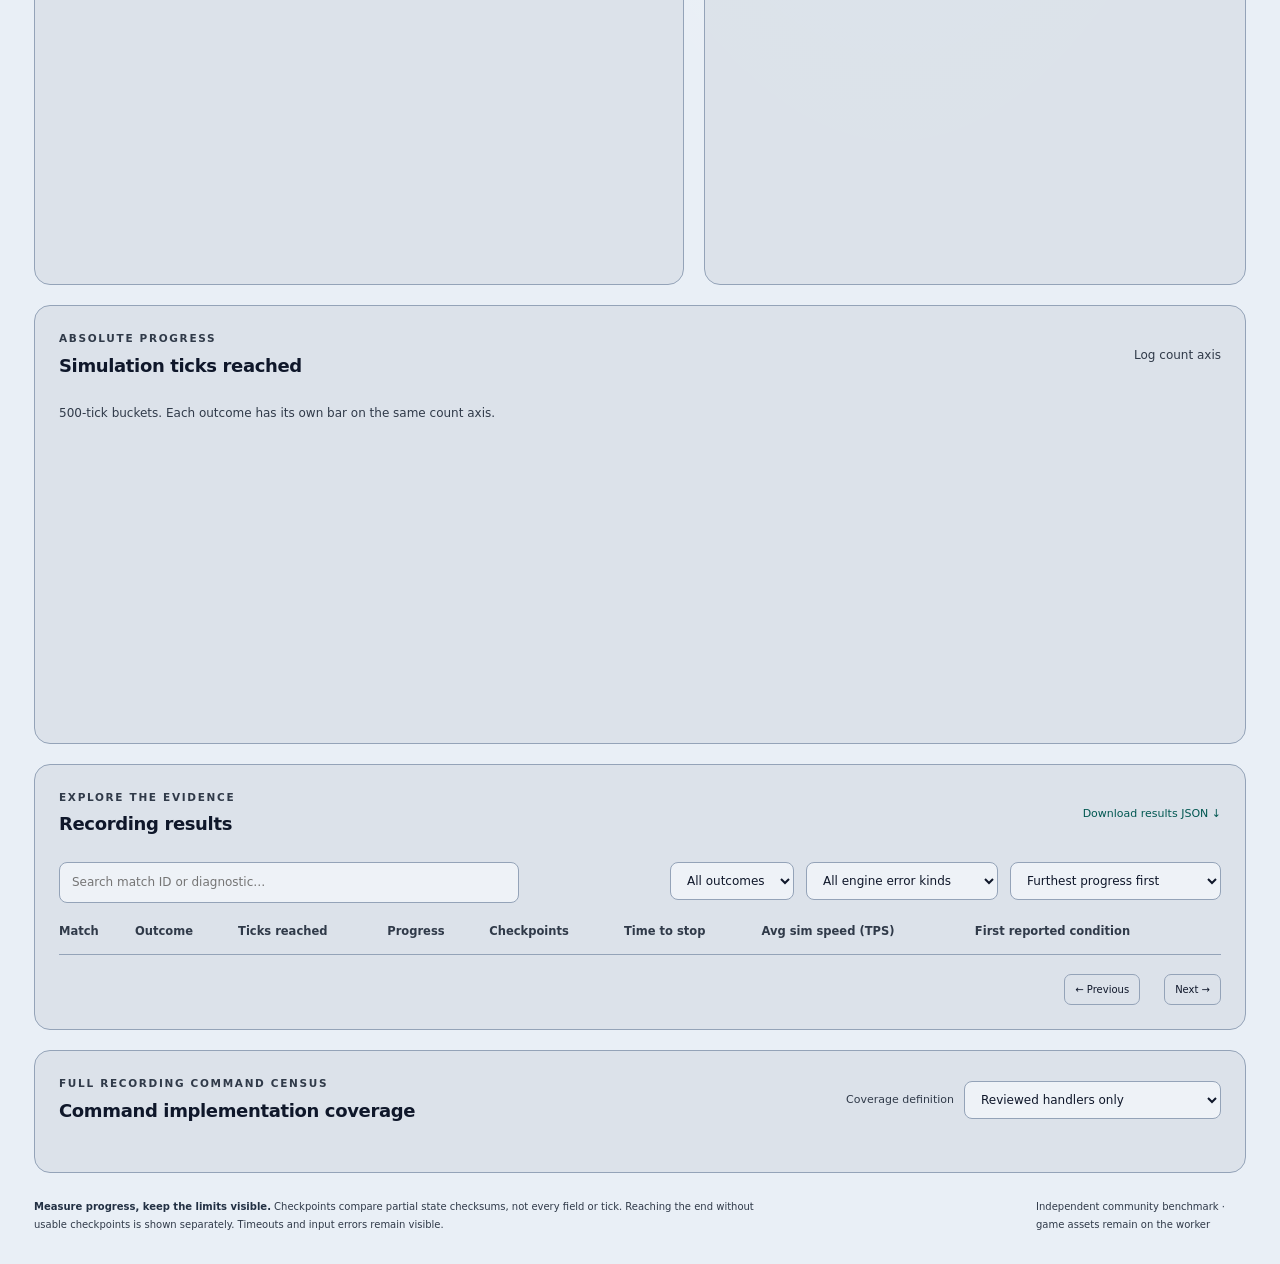
==== commit 422d8409: "Show verified checkpoint totals, matched changes and trends" ====
--- a/site/index.html
+++ b/site/index.html
@@ -4,9 +4,9 @@
   <meta charset="utf-8"><meta name="viewport" content="width=device-width,initial-scale=1">
   <meta name="description" content="Reproducible progress measurements for the GenieRust Age of Empires II replay simulation.">
   <script>try{const t=localStorage.getItem('genie-theme');document.documentElement.dataset.theme=t==='light'||t==='dark'?t:matchMedia('(prefers-color-scheme: light)').matches?'light':'dark';}catch{document.documentElement.dataset.theme='dark';}</script>
-  <title>Genie Replay Lab</title><link rel="stylesheet" href="style.css?v=change-permalinks-28">
+  <title>Genie Replay Lab</title><link rel="stylesheet" href="style.css?v=verified-checkpoints-30">
   <script src="sha256.min.js?v=1.0.0" defer></script>
-  <script src="app.js?v=change-permalinks-28" defer></script>
+  <script src="app.js?v=verified-checkpoints-30" defer></script>
 </head>
 <body>
   <header class="topbar"><a class="brand" href="#"><span class="mark">G</span> GENIE <span class="brand-light">REPLAY LAB</span></a><div class="top-links"><a href="https://github.com/librematch/genie">Engine ↗</a><a href="https://github.com/cmsautter/genie-progress">About & source ↗</a><button id="theme-toggle" class="theme-toggle">Light theme</button><span id="health" class="health">Loading worker status</span></div></header>
@@ -21,7 +21,7 @@
     <div class="progress-track"><div id="run-progress"></div></div>
     <div id="error" class="error" role="status" aria-live="polite" hidden></div>
     <details id="failure-diagnostics" hidden><summary>Failure diagnostics</summary><pre id="failure-diagnostic-text"></pre></details>
-    <section class="metrics" aria-label="Summary"><article><span>REPLAYS MEASURED</span><strong id="measured">—</strong><small id="measured-sub"></small></article><article class="accent"><span>END REACHED · CHECKPOINTS MATCH</span><strong id="checked">—</strong><small id="checked-sub">Recorded checkpoints are partial state checks.</small></article><article><span>MEDIAN SIMULATION PROGRESS</span><strong id="median">—</strong><small id="median-sub"></small></article><article><span>SELECTED-SET CHANGE</span><strong id="advanced">—</strong><small id="advanced-sub"></small></article></section>
+    <section class="metrics" aria-label="Summary"><article><span>REPLAYS MEASURED</span><strong id="measured">—</strong><small id="measured-sub"></small></article><article class="accent"><span>END REACHED · CHECKPOINTS MATCH</span><strong id="checked">—</strong><small id="checked-sub">Recorded checkpoints are partial state checks.</small></article><article title="Sum of reported passed checkpoints across the selected cohort, including replays that later fail. Excludes the failing checkpoint and subsequent ticks. Checkpoints verify partial state checksums."><span>CHECKPOINTS VERIFIED</span><strong><span id="checkpoints-verified">—</span> <span id="checkpoints-delta" class="checkpoint-delta"></span></strong><small id="checkpoints-verified-sub"></small></article><article><span>MEDIAN SIMULATION PROGRESS</span><strong id="median">—</strong><small id="median-sub"></small></article><article><span>SELECTED-SET CHANGE</span><strong id="advanced">—</strong><small id="advanced-sub"></small></article></section>
     <section class="outcomes panel"><div class="panel-heading"><div><p class="eyebrow">AT A GLANCE</p><h2>Where the runs land</h2></div><span id="outcome-note"></span></div><div id="outcome-bar" class="outcome-bar" aria-hidden="true"></div><div id="outcome-legend" class="legend"></div></section>
     <nav class="trend-navigation" aria-label="Across engine revisions"><a id="trend-link" href="trends.html">Engine revision trends →</a><span>Compare progress across tested builds.</span></nav>
     <section class="timing-panel" aria-label="Execution time"><div class="timing-metrics"><article><span>RUN WALL TIME</span><strong id="run-duration">—</strong><small id="run-duration-sub"></small></article><article><span>AVERAGE PER REPLAY</span><strong id="replay-mean">—</strong><small id="replay-mean-sub"></small></article><article><span>MEDIAN PER REPLAY</span><strong id="replay-median">—</strong><small id="replay-median-sub"></small></article></div><p id="timing-note" class="chart-note"></p></section>
@@ -30,7 +30,7 @@
     <section class="chart-grid"><article class="panel"><div class="panel-heading"><div><p class="eyebrow">RECORDED UPDATE BOUNDARIES</p><h2>How far games get</h2></div><span id="percent-scale-label">Log count axis</span></div><label class="progress-bucket-toggle"><input id="percent-fine-buckets" type="checkbox" checked aria-controls="percent-chart" aria-describedby="percent-bucket-note">Show 1% buckets through 10%</label><div id="percent-chart" class="chart" role="group" aria-label="Histogram of replay progress percentages"></div><div id="percent-chart-legend" class="legend chart-legend" role="group" aria-label="Replay progress color legend"></div><p id="percent-chart-readout" class="chart-readout" role="status" aria-live="polite"></p><p id="percent-bucket-note" class="chart-note"></p></article><article class="panel"><div class="panel-heading"><div><p class="eyebrow">FIRST VISIBLE BARRIERS</p><h2>What stops the simulation</h2></div><span>Cases can overlap</span></div><div id="blockers" class="blockers"></div><div id="blockers-legend" class="legend chart-legend" role="group" aria-label="Stopping conditions color legend"></div></article></section>
     <section class="panel ticks-panel"><div class="panel-heading"><div><p class="eyebrow">ABSOLUTE PROGRESS</p><h2>Simulation ticks reached</h2></div><span id="ticks-scale-label">Log count axis</span></div><p class="chart-note">500-tick buckets. Each outcome has its own bar on the same count axis.</p><div id="ticks-chart" class="chart short" role="group" aria-label="Histogram of simulation ticks reached"></div><div id="ticks-chart-legend" class="legend chart-legend" role="group" aria-label="Simulation ticks color legend"></div><p id="ticks-chart-readout" class="chart-readout" role="status" aria-live="polite"></p></section>
     <section id="checkpoint-panel" class="panel checkpoint-panel" hidden><div class="panel-heading"><div><p class="eyebrow">CHECKPOINT MISMATCHES</p><h2>Which checks differ</h2></div><span id="checkpoint-count"></span></div><div id="checkpoint-groups" class="blockers"></div><div id="checkpoint-legend" class="legend chart-legend" role="group" aria-label="Checkpoint checks color legend"></div><p class="chart-note">Recordings per differing check at the first mismatching checkpoint. A recording can appear in several categories. Select a category to filter the table; expand a mismatch for player IDs and recorded versus simulated values. These aggregate checks do not identify the exact cause.</p></section>
-    <section class="panel recordings"><div class="panel-heading"><div><p class="eyebrow">EXPLORE THE EVIDENCE</p><h2>Recording results</h2></div><a id="download" class="download" href="#" download>Download results JSON ↓</a></div><p id="table-state" class="chart-note" role="status" aria-live="polite" hidden></p><button id="retry-details" class="text-button" hidden>Retry loading details</button><div class="table-controls"><label><span class="sr-only">Search recording</span><input id="search" placeholder="Search match ID or diagnostic…" type="search"></label><label><span class="sr-only">Filter outcome</span><select id="status-filter"><option value="all">All outcomes</option></select></label><label><span class="sr-only">Engine error kind</span><select id="engine-kind-filter"><option value="all">All engine error kinds</option><option value="unsupported">Unsupported mechanics</option><option value="unreachable">Engine invariants</option><option value="missing_data">Missing data</option><option value="invalid_input">Invalid input</option><option value="io">I/O failures</option></select></label><label><span class="sr-only">Sort recordings</span><select id="sort"><option value="progress-desc">Furthest progress first</option><option value="progress-asc">Earliest stops first</option><option value="ticks-desc">Most ticks reached first</option><option value="time-desc">Slowest first (elapsed time)</option><option value="time-asc">Fastest first (elapsed time)</option><option value="tps-asc">Lowest average TPS first</option><option value="tps-desc">Highest average TPS first</option><option value="id">Match ID</option></select></label></div><div class="table-scroll"><table class="recordings-table"><thead><tr><th>Match</th><th>Outcome</th><th>Ticks reached</th><th>Progress</th><th>Checkpoints</th><th>Time to stop</th><th title="Completed simulation ticks divided by recorded wall time in seconds.">Avg sim speed (TPS)</th><th>First reported condition</th></tr></thead><tbody id="rows"></tbody></table></div><div class="pagination"><span id="row-count"></span><div><button id="previous">← Previous</button><span id="page-number"></span><button id="next">Next →</button></div></div></section>
+    <section id="recordings" class="panel recordings"><div class="panel-heading"><div><p class="eyebrow">EXPLORE THE EVIDENCE</p><h2>Recording results</h2></div><a id="download" class="download" href="#" download>Download results JSON ↓</a></div><p id="table-state" class="chart-note" role="status" aria-live="polite" hidden></p><button id="retry-details" class="text-button" hidden>Retry loading details</button><div class="table-controls"><label><span class="sr-only">Search recording</span><input id="search" placeholder="Search match ID or diagnostic…" type="search"></label><label><span class="sr-only">Filter outcome</span><select id="status-filter"><option value="all">All outcomes</option></select></label><label><span class="sr-only">Engine error kind</span><select id="engine-kind-filter"><option value="all">All engine error kinds</option><option value="unsupported">Unsupported mechanics</option><option value="unreachable">Engine invariants</option><option value="missing_data">Missing data</option><option value="invalid_input">Invalid input</option><option value="io">I/O failures</option></select></label><label><span class="sr-only">Sort recordings</span><select id="sort"><option value="progress-desc">Furthest progress first</option><option value="progress-asc">Earliest stops first</option><option value="ticks-desc">Most ticks reached first</option><option value="time-desc">Slowest first (elapsed time)</option><option value="time-asc">Fastest first (elapsed time)</option><option value="tps-asc">Lowest average TPS first</option><option value="tps-desc">Highest average TPS first</option><option value="id">Match ID</option></select></label></div><div class="table-scroll"><table class="recordings-table"><thead><tr><th>Match</th><th>Outcome</th><th>Ticks reached</th><th>Progress</th><th>Checkpoints</th><th>Time to stop</th><th title="Completed simulation ticks divided by recorded wall time in seconds.">Avg sim speed (TPS)</th><th>First reported condition</th></tr></thead><tbody id="rows"></tbody></table></div><div class="pagination"><span id="row-count"></span><div><button id="previous">← Previous</button><span id="page-number"></span><button id="next">Next →</button></div></div></section>
     <section class="panel command-coverage"><div class="panel-heading"><div><p class="eyebrow">FULL RECORDING COMMAND CENSUS</p><h2>Command implementation coverage</h2></div><label class="command-standard">Coverage definition <select id="command-standard"><option value="reviewed">Reviewed handlers only</option><option value="handlers">Handler presence, including partial</option></select></label></div><p id="command-coverage-state" class="scope-note" role="status" aria-live="polite"></p><div id="command-coverage-content" hidden><div class="command-metrics"><article><span id="command-types-label"></span><strong id="command-types-percent"></strong><small id="command-types-count"></small></article><article><span id="command-occurrences-label"></span><strong id="command-occurrences-percent"></strong><small id="command-occurrences-count"></small></article></div><p id="command-definition" class="chart-note"></p><div id="command-breakdown" class="command-breakdown"></div><p id="command-census-note" class="chart-note"></p><div class="command-ranking-heading"><h3>Command variants by full-recording usage</h3><label><span class="sr-only">Filter implementation coverage</span><select id="command-filter"><option value="gaps">Missing or partial</option><option value="unsupported">Unsupported only</option><option value="partial">Partial / conditional only</option><option value="unknown">Unknown only</option><option value="all">All variants</option></select></label><a id="command-download" class="download" href="#" download>Download census JSON ↓</a></div><div class="table-scroll"><table class="command-table"><thead><tr><th>Command variant</th><th>Implementation</th><th>Total occurrences</th><th>Recordings</th><th>After stop</th></tr></thead><tbody id="command-rows"></tbody></table></div><div class="pagination"><span id="command-row-count"></span><button id="command-show-all" class="text-button">Show all</button></div><p id="command-horizon-note" class="chart-note"></p></div></section>
     <footer><p><strong>Measure progress, keep the limits visible.</strong> Checkpoints compare partial state checksums, not every field or tick. Reaching the end without usable checkpoints is shown separately. Timeouts and input errors remain visible.</p><span>Independent community benchmark · game assets remain on the worker</span></footer>
   </main>
--- a/site/style.css
+++ b/site/style.css
@@ -15,7 +15,7 @@
   /* Validated on --panel #d7dfe6: every slot >= 3:1, adjacent normal-vision >= 15. */
   --outcome-initialization_unsupported:#6250d6;--outcome-unsupported:#c4501f;--outcome-checkpoint_mismatch:#2a6fc9;--outcome-complete_unchecked:#946300;--outcome-complete_checked:#0f7f58;--outcome-parse_error:#c93a3a;--outcome-multiple_chapters:#3f4857;--outcome-timeout:#717d90;--outcome-other:#717d90;--outcome-pending:#435066}
 *{box-sizing:border-box}body{margin:0;background:radial-gradient(ellipse at 70% -10%,var(--bg-glow),transparent 48%),var(--bg);color:var(--text);font:15px/1.55 system-ui,-apple-system,BlinkMacSystemFont,"Segoe UI",sans-serif}a{color:inherit;text-decoration:none}a:hover{color:var(--teal)}button,select,input{font:inherit}button,select{cursor:pointer}button:focus-visible,a:focus-visible,select:focus-visible,input:focus-visible{outline:2px solid var(--teal);outline-offset:4px}.topbar{max-width:1450px;margin:auto;display:flex;align-items:center;justify-content:space-between;padding:25px 42px;border-bottom:1px solid var(--line)}.brand{display:flex;align-items:center;gap:10px;letter-spacing:.15em;font-size:13px;font-weight:750}.brand-light{color:var(--muted);font-weight:450}.mark{background:var(--teal);color:var(--on-accent);width:30px;height:30px;display:grid;place-items:center;border-radius:9px;font-size:20px;letter-spacing:0}.top-links{display:flex;align-items:center;gap:26px;font-size:12px;color:var(--muted)}.theme-toggle{border:1px solid var(--line);border-radius:7px;background:transparent;color:var(--text-2);font-size:12px;padding:6px 10px}
-.health{display:flex;align-items:center;gap:8px}.health:before{content:"";width:6px;height:6px;border-radius:50%;background:var(--muted)}.health.alive:before{background:var(--teal);box-shadow:0 0 10px color-mix(in srgb,var(--teal) 33%,transparent)}.health.stale{color:var(--orange)}main{max-width:1360px;margin:auto;padding:58px 34px 30px}.intro{display:flex;justify-content:space-between;align-items:center;margin-bottom:43px}.eyebrow{font-size:10px;font-weight:750;letter-spacing:.16em;color:var(--muted);margin:0 0 12px}h1{font-size:clamp(36px,4.4vw,59px);letter-spacing:-.045em;font-weight:650;line-height:1.12;margin:0 0 21px}h1 span{color:var(--teal)}.lede{font-size:15px;color:var(--text-2);line-height:1.8;margin:0}.build-card{min-width:268px;border:1px solid var(--line);border-radius:var(--radius);padding:26px;background:linear-gradient(135deg,color-mix(in srgb,var(--tile) 60%,transparent),color-mix(in srgb,var(--tile-end) 60%,transparent));display:flex;flex-direction:column}.build-card strong{font-size:41px;font-weight:550;letter-spacing:-.04em}.build-card>span:not(.eyebrow){font-size:12px;color:var(--muted)}.build-card p{margin:18px 0 0;font-size:12px;color:var(--text-2);line-height:1.8}.controls{display:flex;justify-content:space-between;align-items:center;gap:20px}.tabs{padding:5px;border:1px solid var(--line);border-radius:11px;display:flex;gap:5px;background:var(--inset)}.tabs button{border:0;border-radius:7px;padding:10px 16px;background:transparent;color:var(--muted);font-size:13px;white-space:nowrap}.tabs button.active{background:var(--accent-soft);color:var(--accent-soft-text)}.tabs span{margin-left:8px;font-size:11px;color:inherit;opacity:.8}.run-select{display:flex;align-items:center;gap:12px;color:var(--muted);font-size:11px}select,input{background:var(--field);border:1px solid var(--line);color:var(--text);border-radius:8px;padding:10px 12px;font-size:12px}.run-select select{max-width:330px}.scope-note{font-size:12px;color:var(--muted);margin-top:10px}.run-strip{display:flex;gap:17px;align-items:center;color:var(--muted);font-size:12px;margin-top:25px;margin-bottom:11px;flex-wrap:wrap}.run-strip a{font-family:ui-monospace,monospace;color:var(--text-2)}.run-strip #run-state{color:var(--teal)}.text-button{border:0;background:none;color:var(--muted);font-size:11px;padding:0;margin-left:auto}.progress-track{height:3px;background:var(--line);border-radius:4px;overflow:hidden;margin-bottom:24px}.progress-track>div{height:100%;background:var(--teal);transition:width .3s}.metrics{display:grid;grid-template-columns:repeat(4,1fr);gap:14px;margin-bottom:25px}.metrics article{padding:24px 21px;border:1px solid var(--line);background:linear-gradient(155deg,var(--tile),var(--tile-end));border-radius:12px;display:flex;flex-direction:column;min-height:150px}.metrics article>span{font-size:10.5px;letter-spacing:.08em;color:var(--muted);font-weight:700}.metrics strong{font-size:38px;letter-spacing:-.035em;font-weight:550;margin:8px 0 3px;line-height:1.25;font-variant-numeric:tabular-nums}.metrics small{font-size:12px;color:var(--muted)}.metrics .accent{border-color:var(--accent-line)}.metrics .accent strong{color:var(--teal)}.panel{padding:24px;border:1px solid var(--line);border-radius:var(--radius);background:color-mix(in srgb,var(--panel) 73%,transparent)}.panel-heading{display:flex;justify-content:space-between;gap:20px;align-items:center;margin-bottom:24px}.panel-heading .eyebrow{margin-bottom:5px;font-size:10.5px}.panel-heading h2{font-size:18px;margin:0;font-weight:580;letter-spacing:-.02em}.panel-heading>span{font-size:12px;color:var(--muted)}.outcomes{margin-bottom:25px}
+.health{display:flex;align-items:center;gap:8px}.health:before{content:"";width:6px;height:6px;border-radius:50%;background:var(--muted)}.health.alive:before{background:var(--teal);box-shadow:0 0 10px color-mix(in srgb,var(--teal) 33%,transparent)}.health.stale{color:var(--orange)}main{max-width:1360px;margin:auto;padding:58px 34px 30px}.intro{display:flex;justify-content:space-between;align-items:center;margin-bottom:43px}.eyebrow{font-size:10px;font-weight:750;letter-spacing:.16em;color:var(--muted);margin:0 0 12px}h1{font-size:clamp(36px,4.4vw,59px);letter-spacing:-.045em;font-weight:650;line-height:1.12;margin:0 0 21px}h1 span{color:var(--teal)}.lede{font-size:15px;color:var(--text-2);line-height:1.8;margin:0}.build-card{min-width:268px;border:1px solid var(--line);border-radius:var(--radius);padding:26px;background:linear-gradient(135deg,color-mix(in srgb,var(--tile) 60%,transparent),color-mix(in srgb,var(--tile-end) 60%,transparent));display:flex;flex-direction:column}.build-card strong{font-size:41px;font-weight:550;letter-spacing:-.04em}.build-card>span:not(.eyebrow){font-size:12px;color:var(--muted)}.build-card p{margin:18px 0 0;font-size:12px;color:var(--text-2);line-height:1.8}.controls{display:flex;justify-content:space-between;align-items:center;gap:20px}.tabs{padding:5px;border:1px solid var(--line);border-radius:11px;display:flex;gap:5px;background:var(--inset)}.tabs button{border:0;border-radius:7px;padding:10px 16px;background:transparent;color:var(--muted);font-size:13px;white-space:nowrap}.tabs button.active{background:var(--accent-soft);color:var(--accent-soft-text)}.tabs span{margin-left:8px;font-size:11px;color:inherit;opacity:.8}.run-select{display:flex;align-items:center;gap:12px;color:var(--muted);font-size:11px}select,input{background:var(--field);border:1px solid var(--line);color:var(--text);border-radius:8px;padding:10px 12px;font-size:12px}.run-select select{max-width:330px}.scope-note{font-size:12px;color:var(--muted);margin-top:10px}.run-strip{display:flex;gap:17px;align-items:center;color:var(--muted);font-size:12px;margin-top:25px;margin-bottom:11px;flex-wrap:wrap}.run-strip a{font-family:ui-monospace,monospace;color:var(--text-2)}.run-strip #run-state{color:var(--teal)}.text-button{border:0;background:none;color:var(--muted);font-size:11px;padding:0;margin-left:auto}.progress-track{height:3px;background:var(--line);border-radius:4px;overflow:hidden;margin-bottom:24px}.progress-track>div{height:100%;background:var(--teal);transition:width .3s}.metrics{display:grid;grid-template-columns:repeat(5,minmax(0,1fr));gap:14px;margin-bottom:25px}.metrics article{padding:24px 21px;border:1px solid var(--line);background:linear-gradient(155deg,var(--tile),var(--tile-end));border-radius:12px;display:flex;flex-direction:column;min-height:150px}.metrics article>span{font-size:10.5px;letter-spacing:.08em;color:var(--muted);font-weight:700}.metrics strong{font-size:38px;letter-spacing:-.035em;font-weight:550;margin:8px 0 3px;line-height:1.25;font-variant-numeric:tabular-nums}.metrics small{font-size:12px;color:var(--muted)}.metrics .accent{border-color:var(--accent-line)}.metrics .accent strong{color:var(--teal)}.panel{padding:24px;border:1px solid var(--line);border-radius:var(--radius);background:color-mix(in srgb,var(--panel) 73%,transparent)}.panel-heading{display:flex;justify-content:space-between;gap:20px;align-items:center;margin-bottom:24px}.panel-heading .eyebrow{margin-bottom:5px;font-size:10.5px}.panel-heading h2{font-size:18px;margin:0;font-weight:580;letter-spacing:-.02em}.panel-heading>span{font-size:12px;color:var(--muted)}.outcomes{margin-bottom:25px}
 .outcome-bar{height:16px;display:flex;border-radius:6px;overflow:hidden;gap:2px;background:var(--line)}.outcome-bar>div{min-width:2px}.legend{display:flex;gap:10px 24px;flex-wrap:wrap;margin-top:18px;font-size:12px;color:var(--muted)}.legend span{display:flex;align-items:center;gap:7px}.legend i{display:inline-block;width:10px;height:10px;border-radius:3px}.legend b{font-weight:550;color:var(--text-2);margin-left:3px}
 .legend small{color:var(--muted);font-variant-numeric:tabular-nums}.chart-grid{display:grid;grid-template-columns:1.2fr 1fr;gap:20px;margin:20px 0}.chart{width:100%;height:265px}.chart.short{height:200px}.chart svg{width:100%;height:100%;overflow:visible}.chart text{fill:var(--muted);font:10px system-ui}.chart-note{color:var(--muted);font-size:12px;margin:9px 0 0}.blockers{display:flex;flex-direction:column;gap:15px}.blocker-label{display:flex;justify-content:space-between;gap:20px;font-size:11px;margin-bottom:7px}.blocker-label span{overflow:hidden;text-overflow:ellipsis;white-space:nowrap;max-width:85%;color:var(--text-2)}.blocker-label strong{color:var(--text);font-weight:600;font-variant-numeric:tabular-nums}.blocker-track{height:4px;background:var(--line-soft);border-radius:4px}.blocker-track div{height:100%;background:var(--outcome-unsupported);border-radius:4px}.ticks-panel{margin-bottom:20px}.table-controls{display:flex;gap:12px;margin-bottom:20px}.table-controls label:first-child{flex:1}.table-controls input{width:100%;max-width:460px}.table-scroll{overflow:auto}table{width:100%;border-collapse:collapse;font-size:12.5px;text-align:left;min-width:850px}th{font-weight:550;color:var(--muted);font-size:11.5px;padding:0 12px 13px 0;border-bottom:1px solid var(--line)}td{padding:13px 12px 13px 0;border-bottom:1px solid var(--line-soft);vertical-align:top}td:nth-child(1){color:var(--link);font-family:ui-monospace,monospace}td:nth-child(3),td:nth-child(4),td:nth-child(5){font-variant-numeric:tabular-nums;white-space:nowrap}td:last-child{max-width:400px;color:var(--text-2);word-break:break-word}.badge{padding:4px 8px 4px 10px;border-radius:5px;font-size:11px;font-weight:550;white-space:nowrap;background:color-mix(in srgb,var(--badge) 18%,transparent);box-shadow:inset 3px 0 0 var(--badge);color:var(--text)}.micro-progress{display:flex;gap:9px;align-items:center}.micro-progress:before{content:"";width:35px;height:4px;border-radius:2px;background:linear-gradient(90deg,var(--badge) var(--percent),var(--line-soft) var(--percent))}.download{font-size:11px;color:var(--teal)}.pagination{display:flex;justify-content:space-between;align-items:center;color:var(--muted);font-size:11px;margin-top:19px}.pagination>div{display:flex;gap:12px;align-items:center}.pagination button{background:transparent;border:1px solid var(--line);border-radius:7px;color:var(--text);padding:7px 10px;font-size:10px}.pagination button:disabled{opacity:.35;cursor:default}footer{display:flex;align-items:flex-start;gap:60px;font-size:10px;line-height:1.8;color:var(--muted);margin:25px 0 0}footer p{max-width:720px;margin:0}footer strong{font-weight:600;color:var(--text-2)}footer>span{margin-left:auto;max-width:210px}.error{padding:18px;border:1px solid var(--warn-line);border-radius:10px;color:var(--orange);margin:15px 0;white-space:pre-wrap;font-size:12px}dialog{background:var(--panel);color:var(--text);border:1px solid var(--line);border-radius:16px;width:min(760px,90vw);padding:28px}dialog::backdrop{background:#000b;backdrop-filter:blur(4px)}.dialog-heading{display:flex;justify-content:space-between;align-items:center}.dialog-heading h2{margin:0;font-size:22px}.dialog-heading button{font-size:28px;border:0;background:transparent;color:var(--muted)}dialog p{color:var(--text-2);font-size:13px}pre{font-size:11px;overflow:auto;color:var(--teal);padding:17px;background:var(--inset);border-radius:9px;max-height:330px}.sr-only{position:absolute;width:1px;height:1px;padding:0;margin:-1px;overflow:hidden;clip:rect(0,0,0,0);white-space:nowrap;border:0}@media(max-width:950px){.topbar{padding:20px 25px}.top-links{gap:15px}.top-links>a:first-child{display:none}.metrics{grid-template-columns:repeat(2,1fr)}.chart-grid{grid-template-columns:1fr}.intro{gap:30px}.build-card{min-width:230px}.controls{align-items:flex-start}.run-select{flex-direction:column;align-items:flex-start;gap:5px}}@media(max-width:650px){main{padding:32px 17px}.topbar{padding:18px 17px}.brand{font-size:10px;gap:7px}.brand-light{display:none}.top-links{font-size:10px}.top-links>a{display:none}.intro{align-items:flex-start;gap:22px;flex-direction:column}.build-card{width:100%;padding:17px;display:grid;grid-template-columns:1fr 1fr;gap:0 20px}.build-card strong{grid-column:1;font-size:29px}.build-card p{grid-column:2;grid-row:1/4;margin:0}.build-card>.eyebrow{margin:0;font-size:9px}.controls{flex-direction:column;gap:15px}.tabs{width:100%}.tabs button{padding:9px 10px;font-size:11px;flex:1}.tabs span{margin-left:4px}.run-select{width:100%;flex-direction:row;align-items:center}.run-select select{max-width:70%;flex:1}.metrics{gap:9px}.metrics article{padding:17px 13px;min-height:140px}.metrics article>span{font-size:9.5px}.metrics strong{font-size:31px}.metrics small{font-size:11px}.panel{padding:18px 15px}.panel-heading{gap:12px}.panel-heading h2{font-size:16px}.panel-heading>span{font-size:9px}.table-controls{flex-wrap:wrap}.table-controls label:first-child{flex-basis:100%}.table-controls select{max-width:175px;font-size:10px}.pagination{gap:15px}.pagination>div{gap:8px}footer{flex-direction:column;gap:15px}footer>span{margin:0;max-width:100%}.desktop{display:none}.text-button{margin-left:0}.run-strip{gap:8px 14px}}
 
@@ -55,3 +55,10 @@
 .chart-legend{margin:12px 0 16px;gap:8px 20px;color:var(--text-2);line-height:1.5}.chart-legend span{min-width:0;max-width:100%;align-items:baseline}.chart-legend i{flex-shrink:0;align-self:center;width:11px;height:11px;box-shadow:0 0 0 1px var(--line)}.chart-legend .legend-line{width:22px;height:3px;border-radius:0;box-shadow:none}
 
 .changes-table tr[data-linked-change]>td{background:color-mix(in srgb,var(--link) 8%,transparent)}.changes-table tr[data-linked-change]{scroll-margin:24px}.changes-table tr[data-linked-change]:focus{outline:2px solid var(--teal);outline-offset:2px}
+
+.detail-permalink{display:inline-flex;align-items:center;justify-content:center;width:28px;height:28px;margin:7px 0 2px;border:1px solid var(--line);border-radius:6px;color:var(--link);vertical-align:middle}.detail-permalink:hover{background:color-mix(in srgb,var(--link) 12%,transparent)}.detail-permalink:focus-visible{outline:2px solid var(--teal);outline-offset:2px}.detail-permalink svg{flex:none}details:not([open])>.detail-permalink{display:none}
+.recordings-table tr[data-linked-recording]>td{background:color-mix(in srgb,var(--link) 8%,transparent)}.recordings-table tr[data-linked-recording]{scroll-margin:24px}.recordings-table tr[data-linked-recording]:focus{outline:2px solid var(--teal);outline-offset:2px}
+
+.metrics article{min-width:0}#checkpoints-verified{overflow-wrap:anywhere}@media(min-width:651px) and (max-width:1100px){.metrics{grid-template-columns:repeat(3,minmax(0,1fr))}}@media(max-width:650px){.metrics article:last-child{grid-column:1/-1}}
+
+.checkpoint-delta{font-size:.52em;letter-spacing:0;white-space:nowrap}.checkpoint-trend{grid-column:1/-1}
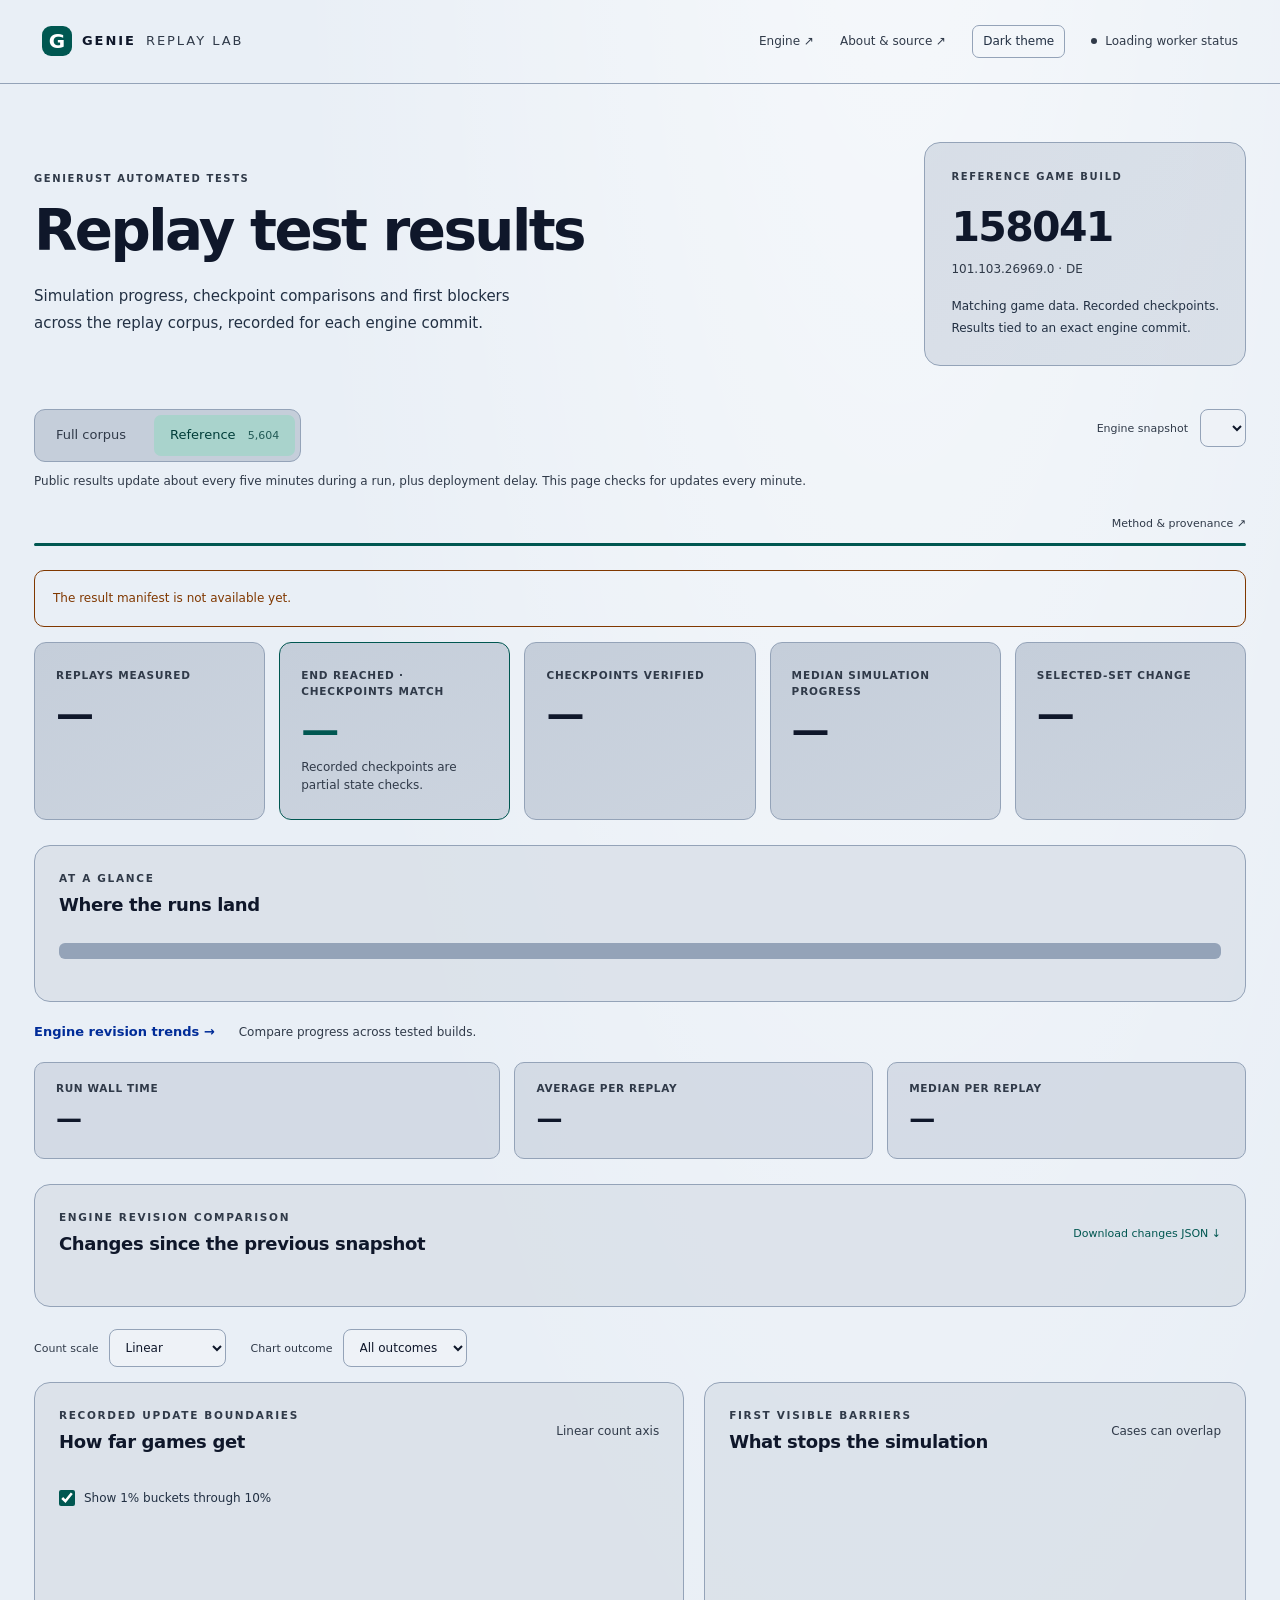
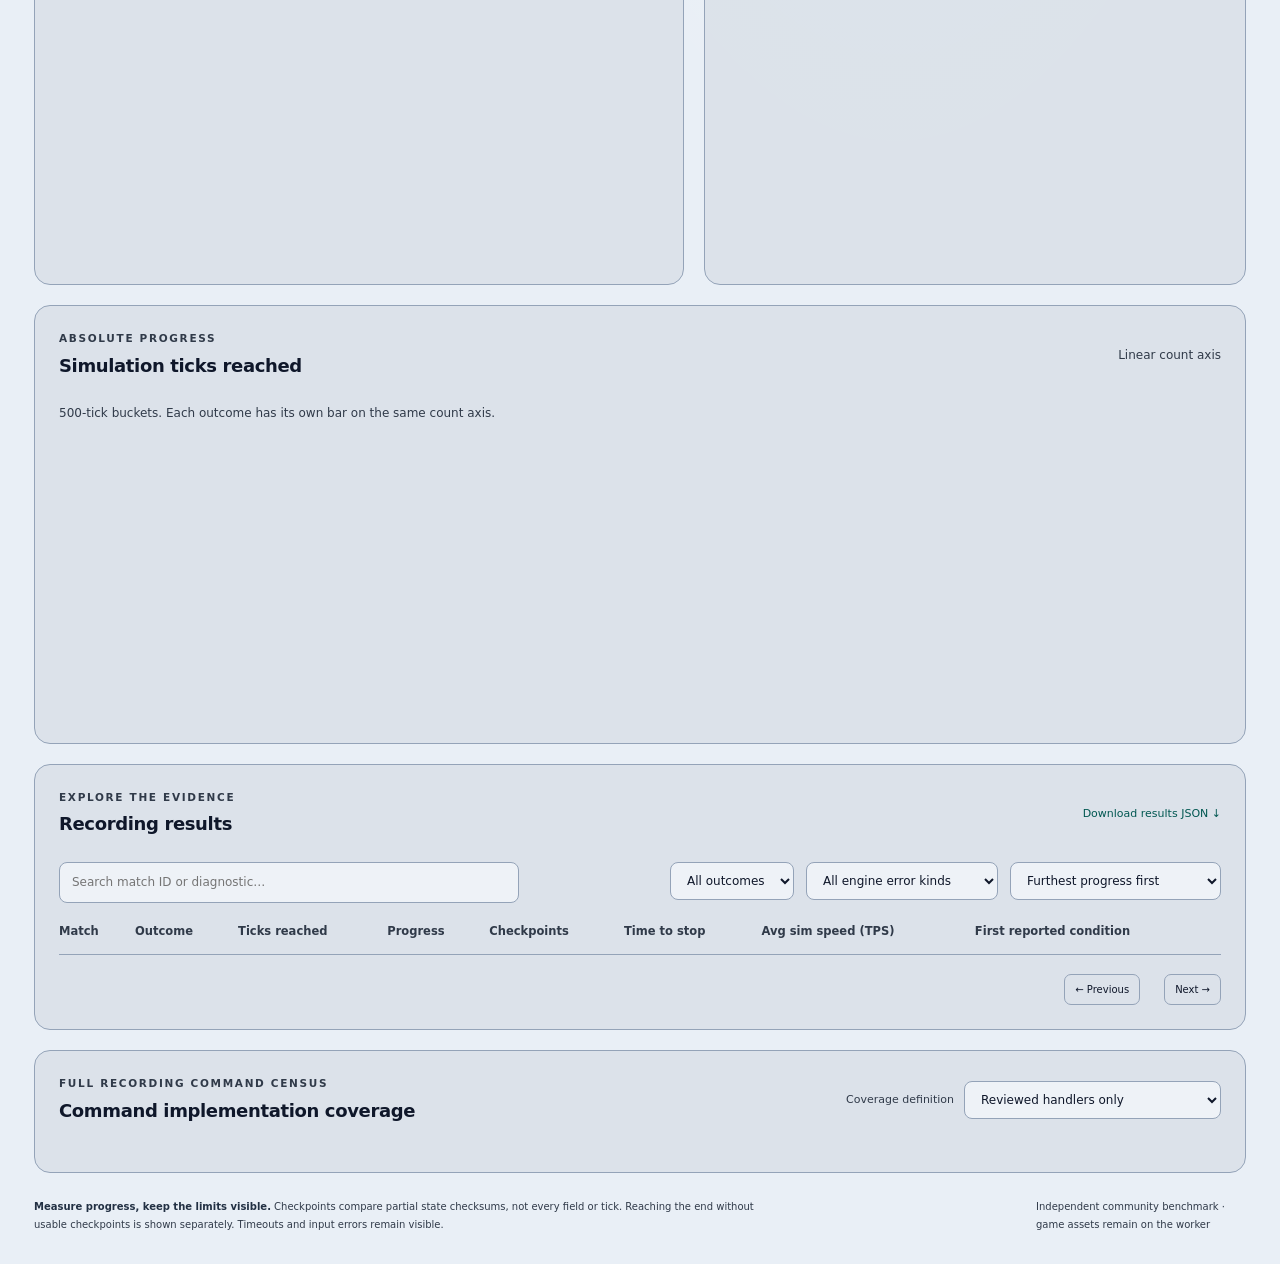
==== commit 238e0f8e: "Default histogram count scales to linear" ====
--- a/site/index.html
+++ b/site/index.html
@@ -4,9 +4,9 @@
   <meta charset="utf-8"><meta name="viewport" content="width=device-width,initial-scale=1">
   <meta name="description" content="Reproducible progress measurements for the GenieRust Age of Empires II replay simulation.">
   <script>try{const t=localStorage.getItem('genie-theme');document.documentElement.dataset.theme=t==='light'||t==='dark'?t:matchMedia('(prefers-color-scheme: light)').matches?'light':'dark';}catch{document.documentElement.dataset.theme='dark';}</script>
-  <title>Genie Replay Lab</title><link rel="stylesheet" href="style.css?v=verified-checkpoints-30">
+  <title>Genie Replay Lab</title><link rel="stylesheet" href="style.css?v=checkpoint-tps-trends-30">
   <script src="sha256.min.js?v=1.0.0" defer></script>
-  <script src="app.js?v=verified-checkpoints-30" defer></script>
+  <script src="app.js?v=linear-default-31" defer></script>
 </head>
 <body>
   <header class="topbar"><a class="brand" href="#"><span class="mark">G</span> GENIE <span class="brand-light">REPLAY LAB</span></a><div class="top-links"><a href="https://github.com/librematch/genie">Engine ↗</a><a href="https://github.com/cmsautter/genie-progress">About & source ↗</a><button id="theme-toggle" class="theme-toggle">Light theme</button><span id="health" class="health">Loading worker status</span></div></header>
@@ -26,9 +26,9 @@
     <nav class="trend-navigation" aria-label="Across engine revisions"><a id="trend-link" href="trends.html">Engine revision trends →</a><span>Compare progress across tested builds.</span></nav>
     <section class="timing-panel" aria-label="Execution time"><div class="timing-metrics"><article><span>RUN WALL TIME</span><strong id="run-duration">—</strong><small id="run-duration-sub"></small></article><article><span>AVERAGE PER REPLAY</span><strong id="replay-mean">—</strong><small id="replay-mean-sub"></small></article><article><span>MEDIAN PER REPLAY</span><strong id="replay-median">—</strong><small id="replay-median-sub"></small></article></div><p id="timing-note" class="chart-note"></p></section>
     <section id="changes" class="panel replay-changes"><div class="panel-heading"><div><p class="eyebrow">ENGINE REVISION COMPARISON</p><h2>Changes since the previous snapshot</h2></div><a id="changes-download" class="download" href="#" download>Download changes JSON ↓</a></div><p id="changes-state" class="scope-note" role="status" aria-live="polite"></p><div id="changes-content" hidden><div class="change-metrics"><article><span>CHANGED RECORDINGS</span><strong id="changes-total"></strong></article><article><span>ADVANCED</span><strong id="changes-advanced" class="positive"></strong></article><article><span>REGRESSED</span><strong id="changes-regressed" class="negative"></strong></article><article><span>MIXED OR OTHER CHANGES</span><strong id="changes-other"></strong></article></div><p id="changes-scope" class="chart-note"></p><p id="changes-warnings" class="change-warnings" hidden></p><div class="table-controls"><label><span class="sr-only">Search changed recordings</span><input id="changes-search" type="search" placeholder="Search match ID or stopping reason…"></label><label><span class="sr-only">Filter changes</span><select id="changes-filter"><option value="all">All changes</option><option value="advanced">Advanced</option><option value="regressed">Regressed</option><option value="mixed">Mixed</option><option value="changed">Other changes</option><option value="measurement">Length metadata changed</option><option value="stops">Stopping reason changed</option><option value="new-eof">Newly reached EOF</option><option value="lost-eof">No longer reaches EOF</option></select></label><label><span class="sr-only">Sort changes</span><select id="changes-sort"><option value="ticks-absolute">Biggest tick change</option><option value="ticks-now">Furthest ticks (now)</option><option value="ticks-gain">Most ticks gained</option><option value="ticks-loss">Most ticks lost</option><option value="checkpoints-gain">Most checkpoints gained</option><option value="checkpoints-loss">Most checkpoints lost</option><option value="id">Match ID</option></select></label></div><div class="table-scroll"><table class="changes-table"><thead><tr><th>Replay</th><th>Change</th><th>Ticks: before → now</th><th>Checkpoints: before → now</th><th>Previous stopping reason</th><th>Current stopping reason</th></tr></thead><tbody id="changes-rows"></tbody></table></div><div class="pagination"><span id="changes-row-count"></span><div><button id="changes-previous">← Previous</button><span id="changes-page"></span><button id="changes-next">Next →</button></div></div><p class="chart-note">Compared with a completed test of a different engine commit from before this run started. One-off sweeps prefer the previous large-corpus test. Only identical recording hashes are paired. Checkpoint deltas count passed checks; missing counters are not treated as zero. Expand stopping reasons or progress details for more information. Runtime-only changes are excluded. Results update as the selected run progresses.</p></div></section>
-    <section class="chart-controls" aria-label="Histogram display"><div><label>Count scale <select id="chart-scale"><option value="log">Logarithmic</option><option value="linear">Linear</option></select></label><label>Chart outcome <select id="chart-outcome"><option value="all">All outcomes</option></select></label></div><p id="chart-scale-note" class="chart-note"></p></section>
-    <section class="chart-grid"><article class="panel"><div class="panel-heading"><div><p class="eyebrow">RECORDED UPDATE BOUNDARIES</p><h2>How far games get</h2></div><span id="percent-scale-label">Log count axis</span></div><label class="progress-bucket-toggle"><input id="percent-fine-buckets" type="checkbox" checked aria-controls="percent-chart" aria-describedby="percent-bucket-note">Show 1% buckets through 10%</label><div id="percent-chart" class="chart" role="group" aria-label="Histogram of replay progress percentages"></div><div id="percent-chart-legend" class="legend chart-legend" role="group" aria-label="Replay progress color legend"></div><p id="percent-chart-readout" class="chart-readout" role="status" aria-live="polite"></p><p id="percent-bucket-note" class="chart-note"></p></article><article class="panel"><div class="panel-heading"><div><p class="eyebrow">FIRST VISIBLE BARRIERS</p><h2>What stops the simulation</h2></div><span>Cases can overlap</span></div><div id="blockers" class="blockers"></div><div id="blockers-legend" class="legend chart-legend" role="group" aria-label="Stopping conditions color legend"></div></article></section>
-    <section class="panel ticks-panel"><div class="panel-heading"><div><p class="eyebrow">ABSOLUTE PROGRESS</p><h2>Simulation ticks reached</h2></div><span id="ticks-scale-label">Log count axis</span></div><p class="chart-note">500-tick buckets. Each outcome has its own bar on the same count axis.</p><div id="ticks-chart" class="chart short" role="group" aria-label="Histogram of simulation ticks reached"></div><div id="ticks-chart-legend" class="legend chart-legend" role="group" aria-label="Simulation ticks color legend"></div><p id="ticks-chart-readout" class="chart-readout" role="status" aria-live="polite"></p></section>
+    <section class="chart-controls" aria-label="Histogram display"><div><label>Count scale <select id="chart-scale"><option value="linear">Linear</option><option value="log">Logarithmic</option></select></label><label>Chart outcome <select id="chart-outcome"><option value="all">All outcomes</option></select></label></div><p id="chart-scale-note" class="chart-note"></p></section>
+    <section class="chart-grid"><article class="panel"><div class="panel-heading"><div><p class="eyebrow">RECORDED UPDATE BOUNDARIES</p><h2>How far games get</h2></div><span id="percent-scale-label">Linear count axis</span></div><label class="progress-bucket-toggle"><input id="percent-fine-buckets" type="checkbox" checked aria-controls="percent-chart" aria-describedby="percent-bucket-note">Show 1% buckets through 10%</label><div id="percent-chart" class="chart" role="group" aria-label="Histogram of replay progress percentages"></div><div id="percent-chart-legend" class="legend chart-legend" role="group" aria-label="Replay progress color legend"></div><p id="percent-chart-readout" class="chart-readout" role="status" aria-live="polite"></p><p id="percent-bucket-note" class="chart-note"></p></article><article class="panel"><div class="panel-heading"><div><p class="eyebrow">FIRST VISIBLE BARRIERS</p><h2>What stops the simulation</h2></div><span>Cases can overlap</span></div><div id="blockers" class="blockers"></div><div id="blockers-legend" class="legend chart-legend" role="group" aria-label="Stopping conditions color legend"></div></article></section>
+    <section class="panel ticks-panel"><div class="panel-heading"><div><p class="eyebrow">ABSOLUTE PROGRESS</p><h2>Simulation ticks reached</h2></div><span id="ticks-scale-label">Linear count axis</span></div><p class="chart-note">500-tick buckets. Each outcome has its own bar on the same count axis.</p><div id="ticks-chart" class="chart short" role="group" aria-label="Histogram of simulation ticks reached"></div><div id="ticks-chart-legend" class="legend chart-legend" role="group" aria-label="Simulation ticks color legend"></div><p id="ticks-chart-readout" class="chart-readout" role="status" aria-live="polite"></p></section>
     <section id="checkpoint-panel" class="panel checkpoint-panel" hidden><div class="panel-heading"><div><p class="eyebrow">CHECKPOINT MISMATCHES</p><h2>Which checks differ</h2></div><span id="checkpoint-count"></span></div><div id="checkpoint-groups" class="blockers"></div><div id="checkpoint-legend" class="legend chart-legend" role="group" aria-label="Checkpoint checks color legend"></div><p class="chart-note">Recordings per differing check at the first mismatching checkpoint. A recording can appear in several categories. Select a category to filter the table; expand a mismatch for player IDs and recorded versus simulated values. These aggregate checks do not identify the exact cause.</p></section>
     <section id="recordings" class="panel recordings"><div class="panel-heading"><div><p class="eyebrow">EXPLORE THE EVIDENCE</p><h2>Recording results</h2></div><a id="download" class="download" href="#" download>Download results JSON ↓</a></div><p id="table-state" class="chart-note" role="status" aria-live="polite" hidden></p><button id="retry-details" class="text-button" hidden>Retry loading details</button><div class="table-controls"><label><span class="sr-only">Search recording</span><input id="search" placeholder="Search match ID or diagnostic…" type="search"></label><label><span class="sr-only">Filter outcome</span><select id="status-filter"><option value="all">All outcomes</option></select></label><label><span class="sr-only">Engine error kind</span><select id="engine-kind-filter"><option value="all">All engine error kinds</option><option value="unsupported">Unsupported mechanics</option><option value="unreachable">Engine invariants</option><option value="missing_data">Missing data</option><option value="invalid_input">Invalid input</option><option value="io">I/O failures</option></select></label><label><span class="sr-only">Sort recordings</span><select id="sort"><option value="progress-desc">Furthest progress first</option><option value="progress-asc">Earliest stops first</option><option value="ticks-desc">Most ticks reached first</option><option value="time-desc">Slowest first (elapsed time)</option><option value="time-asc">Fastest first (elapsed time)</option><option value="tps-asc">Lowest average TPS first</option><option value="tps-desc">Highest average TPS first</option><option value="id">Match ID</option></select></label></div><div class="table-scroll"><table class="recordings-table"><thead><tr><th>Match</th><th>Outcome</th><th>Ticks reached</th><th>Progress</th><th>Checkpoints</th><th>Time to stop</th><th title="Completed simulation ticks divided by recorded wall time in seconds.">Avg sim speed (TPS)</th><th>First reported condition</th></tr></thead><tbody id="rows"></tbody></table></div><div class="pagination"><span id="row-count"></span><div><button id="previous">← Previous</button><span id="page-number"></span><button id="next">Next →</button></div></div></section>
     <section class="panel command-coverage"><div class="panel-heading"><div><p class="eyebrow">FULL RECORDING COMMAND CENSUS</p><h2>Command implementation coverage</h2></div><label class="command-standard">Coverage definition <select id="command-standard"><option value="reviewed">Reviewed handlers only</option><option value="handlers">Handler presence, including partial</option></select></label></div><p id="command-coverage-state" class="scope-note" role="status" aria-live="polite"></p><div id="command-coverage-content" hidden><div class="command-metrics"><article><span id="command-types-label"></span><strong id="command-types-percent"></strong><small id="command-types-count"></small></article><article><span id="command-occurrences-label"></span><strong id="command-occurrences-percent"></strong><small id="command-occurrences-count"></small></article></div><p id="command-definition" class="chart-note"></p><div id="command-breakdown" class="command-breakdown"></div><p id="command-census-note" class="chart-note"></p><div class="command-ranking-heading"><h3>Command variants by full-recording usage</h3><label><span class="sr-only">Filter implementation coverage</span><select id="command-filter"><option value="gaps">Missing or partial</option><option value="unsupported">Unsupported only</option><option value="partial">Partial / conditional only</option><option value="unknown">Unknown only</option><option value="all">All variants</option></select></label><a id="command-download" class="download" href="#" download>Download census JSON ↓</a></div><div class="table-scroll"><table class="command-table"><thead><tr><th>Command variant</th><th>Implementation</th><th>Total occurrences</th><th>Recordings</th><th>After stop</th></tr></thead><tbody id="command-rows"></tbody></table></div><div class="pagination"><span id="command-row-count"></span><button id="command-show-all" class="text-button">Show all</button></div><p id="command-horizon-note" class="chart-note"></p></div></section>
--- a/site/style.css
+++ b/site/style.css
@@ -61,4 +61,4 @@
 
 .metrics article{min-width:0}#checkpoints-verified{overflow-wrap:anywhere}@media(min-width:651px) and (max-width:1100px){.metrics{grid-template-columns:repeat(3,minmax(0,1fr))}}@media(max-width:650px){.metrics article:last-child{grid-column:1/-1}}
 
-.checkpoint-delta{font-size:.52em;letter-spacing:0;white-space:nowrap}.checkpoint-trend{grid-column:1/-1}
+.checkpoint-delta{font-size:.52em;letter-spacing:0;white-space:nowrap}
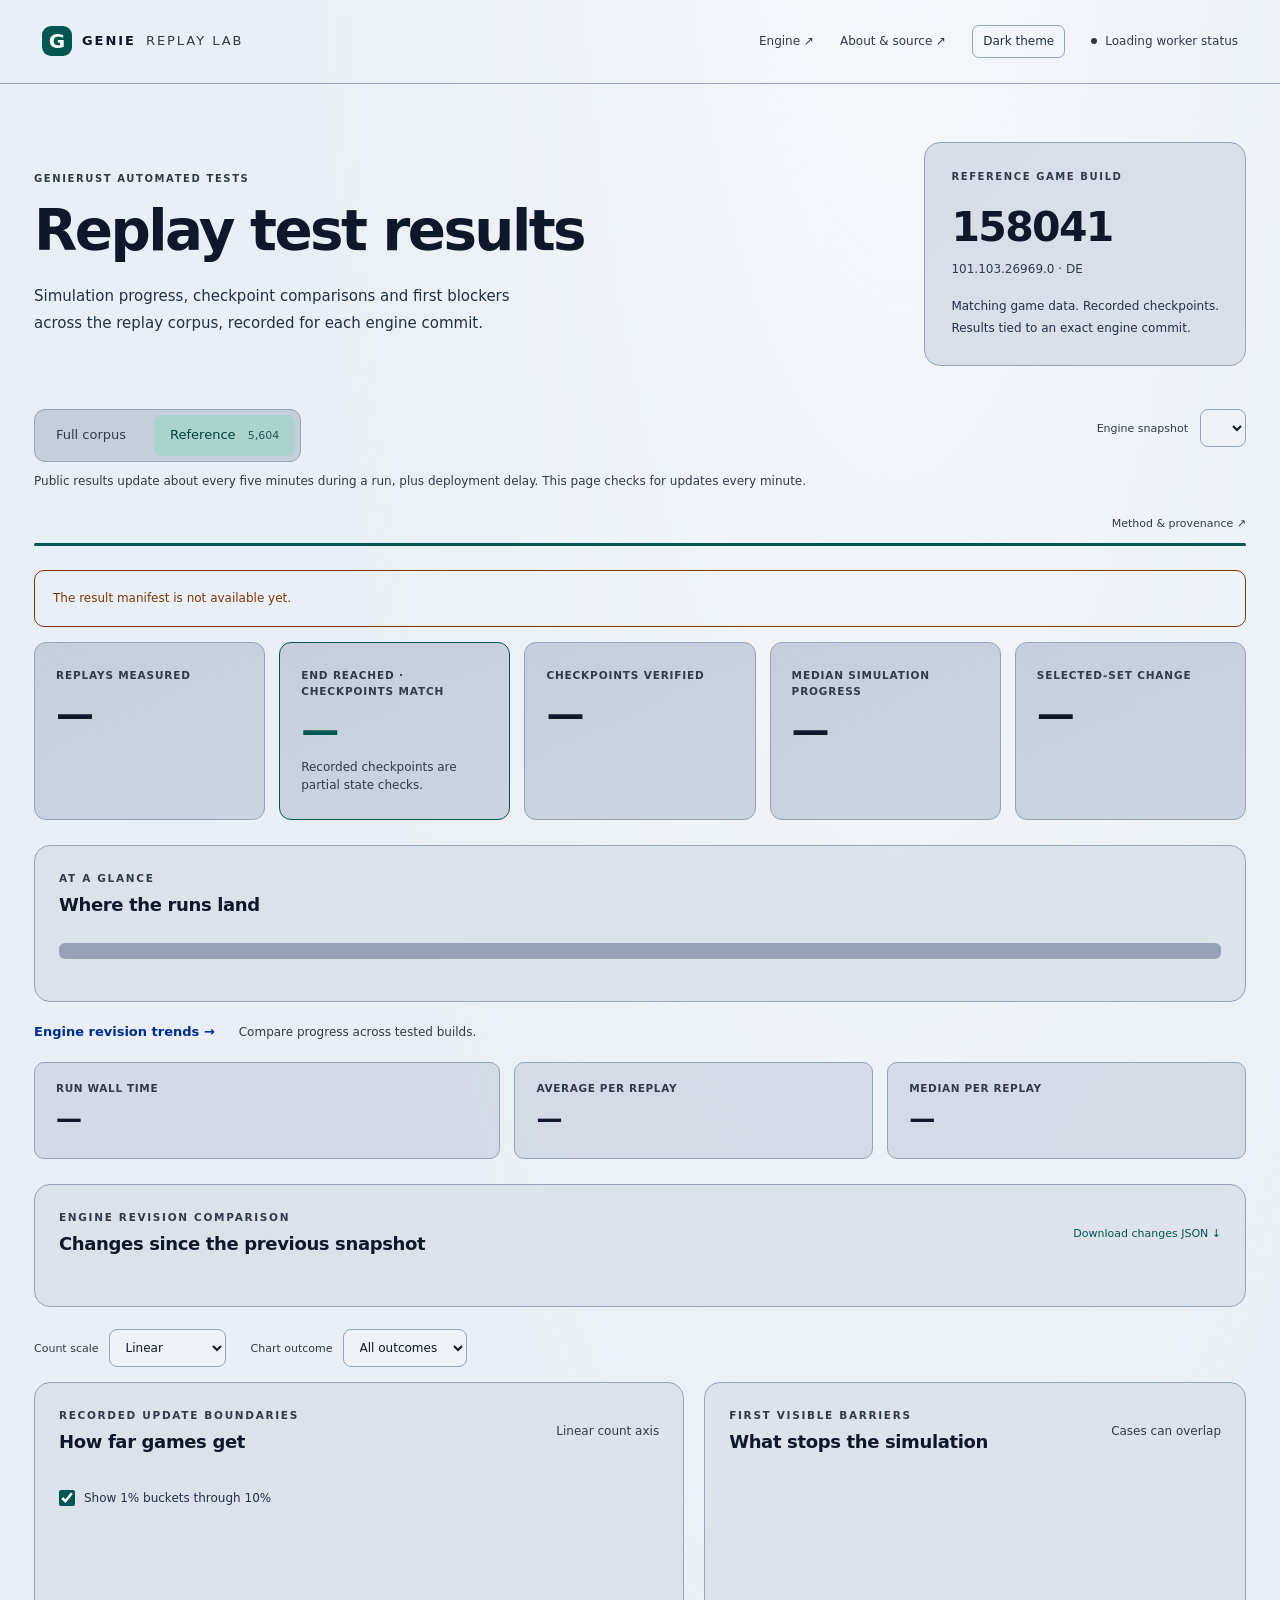
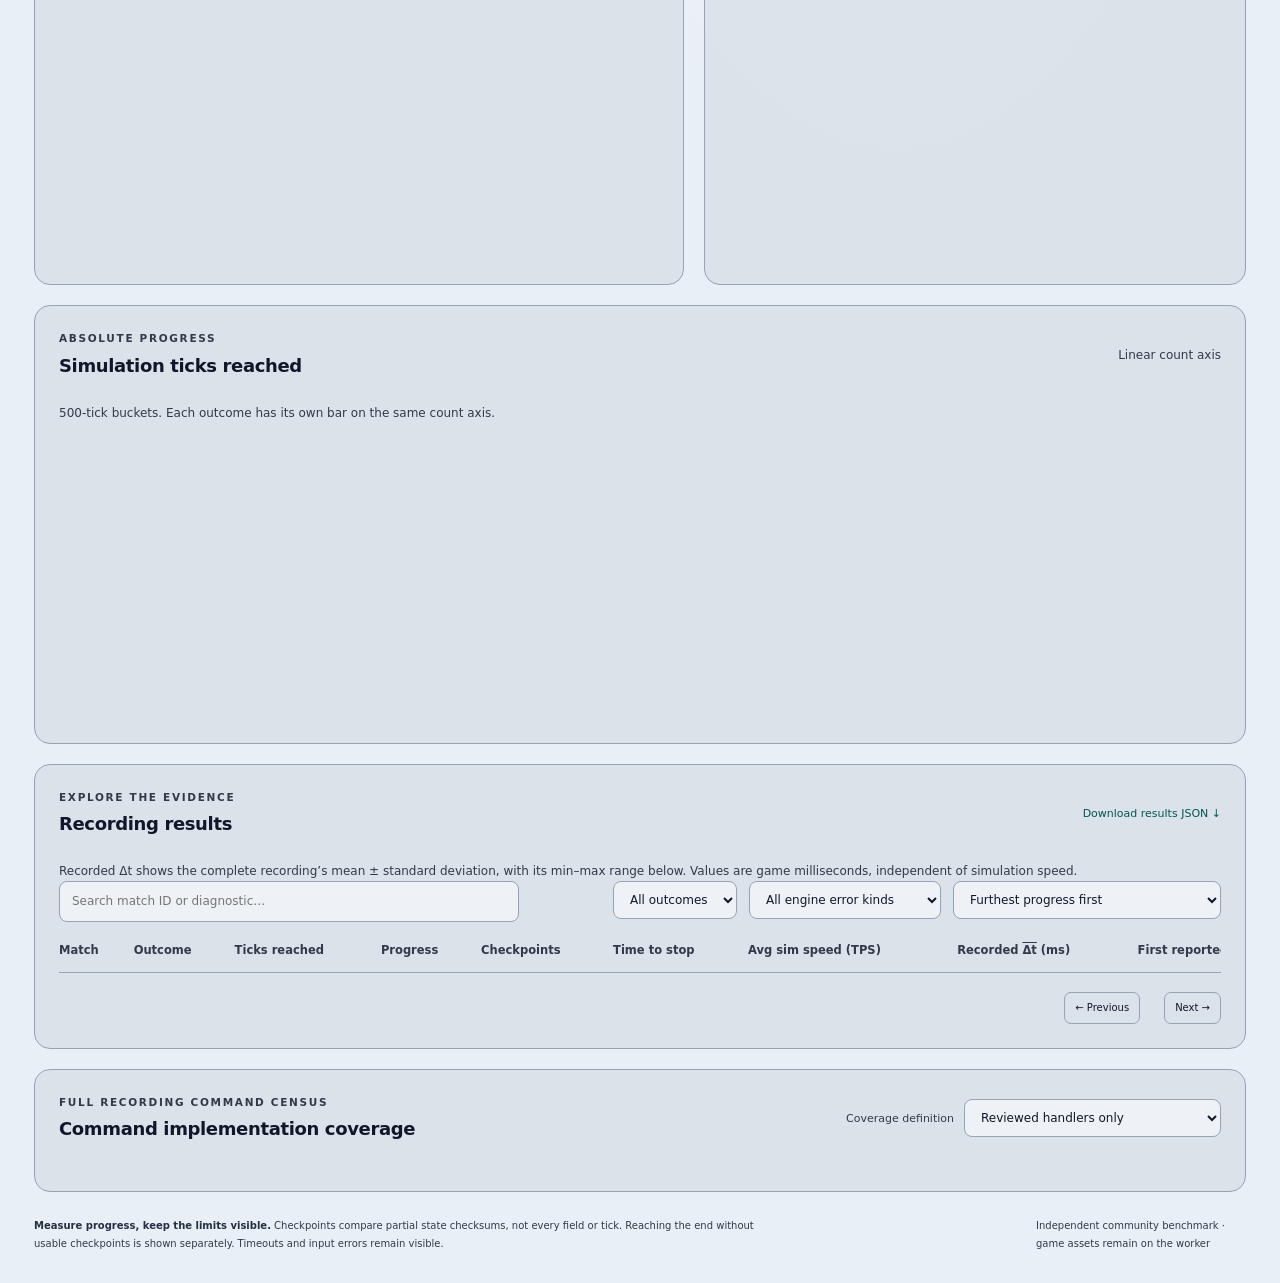
==== commit 0e456eb7: "Show recorded timestep mean, deviation and range with sorting" ====
--- a/site/index.html
+++ b/site/index.html
@@ -4,9 +4,9 @@
   <meta charset="utf-8"><meta name="viewport" content="width=device-width,initial-scale=1">
   <meta name="description" content="Reproducible progress measurements for the GenieRust Age of Empires II replay simulation.">
   <script>try{const t=localStorage.getItem('genie-theme');document.documentElement.dataset.theme=t==='light'||t==='dark'?t:matchMedia('(prefers-color-scheme: light)').matches?'light':'dark';}catch{document.documentElement.dataset.theme='dark';}</script>
-  <title>Genie Replay Lab</title><link rel="stylesheet" href="style.css?v=checkpoint-tps-trends-30">
+  <title>Genie Replay Lab</title><link rel="stylesheet" href="style.css?v=recorded-dt-04">
   <script src="sha256.min.js?v=1.0.0" defer></script>
-  <script src="app.js?v=linear-default-31" defer></script>
+  <script src="app.js?v=recorded-dt-04" defer></script>
 </head>
 <body>
   <header class="topbar"><a class="brand" href="#"><span class="mark">G</span> GENIE <span class="brand-light">REPLAY LAB</span></a><div class="top-links"><a href="https://github.com/librematch/genie">Engine ↗</a><a href="https://github.com/cmsautter/genie-progress">About & source ↗</a><button id="theme-toggle" class="theme-toggle">Light theme</button><span id="health" class="health">Loading worker status</span></div></header>
@@ -25,12 +25,12 @@
     <section class="outcomes panel"><div class="panel-heading"><div><p class="eyebrow">AT A GLANCE</p><h2>Where the runs land</h2></div><span id="outcome-note"></span></div><div id="outcome-bar" class="outcome-bar" aria-hidden="true"></div><div id="outcome-legend" class="legend"></div></section>
     <nav class="trend-navigation" aria-label="Across engine revisions"><a id="trend-link" href="trends.html">Engine revision trends →</a><span>Compare progress across tested builds.</span></nav>
     <section class="timing-panel" aria-label="Execution time"><div class="timing-metrics"><article><span>RUN WALL TIME</span><strong id="run-duration">—</strong><small id="run-duration-sub"></small></article><article><span>AVERAGE PER REPLAY</span><strong id="replay-mean">—</strong><small id="replay-mean-sub"></small></article><article><span>MEDIAN PER REPLAY</span><strong id="replay-median">—</strong><small id="replay-median-sub"></small></article></div><p id="timing-note" class="chart-note"></p></section>
-    <section id="changes" class="panel replay-changes"><div class="panel-heading"><div><p class="eyebrow">ENGINE REVISION COMPARISON</p><h2>Changes since the previous snapshot</h2></div><a id="changes-download" class="download" href="#" download>Download changes JSON ↓</a></div><p id="changes-state" class="scope-note" role="status" aria-live="polite"></p><div id="changes-content" hidden><div class="change-metrics"><article><span>CHANGED RECORDINGS</span><strong id="changes-total"></strong></article><article><span>ADVANCED</span><strong id="changes-advanced" class="positive"></strong></article><article><span>REGRESSED</span><strong id="changes-regressed" class="negative"></strong></article><article><span>MIXED OR OTHER CHANGES</span><strong id="changes-other"></strong></article></div><p id="changes-scope" class="chart-note"></p><p id="changes-warnings" class="change-warnings" hidden></p><div class="table-controls"><label><span class="sr-only">Search changed recordings</span><input id="changes-search" type="search" placeholder="Search match ID or stopping reason…"></label><label><span class="sr-only">Filter changes</span><select id="changes-filter"><option value="all">All changes</option><option value="advanced">Advanced</option><option value="regressed">Regressed</option><option value="mixed">Mixed</option><option value="changed">Other changes</option><option value="measurement">Length metadata changed</option><option value="stops">Stopping reason changed</option><option value="new-eof">Newly reached EOF</option><option value="lost-eof">No longer reaches EOF</option></select></label><label><span class="sr-only">Sort changes</span><select id="changes-sort"><option value="ticks-absolute">Biggest tick change</option><option value="ticks-now">Furthest ticks (now)</option><option value="ticks-gain">Most ticks gained</option><option value="ticks-loss">Most ticks lost</option><option value="checkpoints-gain">Most checkpoints gained</option><option value="checkpoints-loss">Most checkpoints lost</option><option value="id">Match ID</option></select></label></div><div class="table-scroll"><table class="changes-table"><thead><tr><th>Replay</th><th>Change</th><th>Ticks: before → now</th><th>Checkpoints: before → now</th><th>Previous stopping reason</th><th>Current stopping reason</th></tr></thead><tbody id="changes-rows"></tbody></table></div><div class="pagination"><span id="changes-row-count"></span><div><button id="changes-previous">← Previous</button><span id="changes-page"></span><button id="changes-next">Next →</button></div></div><p class="chart-note">Compared with a completed test of a different engine commit from before this run started. One-off sweeps prefer the previous large-corpus test. Only identical recording hashes are paired. Checkpoint deltas count passed checks; missing counters are not treated as zero. Expand stopping reasons or progress details for more information. Runtime-only changes are excluded. Results update as the selected run progresses.</p></div></section>
+    <section id="changes" class="panel replay-changes"><div class="panel-heading"><div><p class="eyebrow">ENGINE REVISION COMPARISON</p><h2>Changes since the previous snapshot</h2></div><a id="changes-download" class="download" href="#" download>Download changes JSON ↓</a></div><p id="changes-state" class="scope-note" role="status" aria-live="polite"></p><div id="changes-content" hidden><div class="change-metrics"><article><span>CHANGED RECORDINGS</span><strong id="changes-total"></strong></article><article><span>ADVANCED</span><strong id="changes-advanced" class="positive"></strong></article><article><span>REGRESSED</span><strong id="changes-regressed" class="negative"></strong></article><article><span>MIXED OR OTHER CHANGES</span><strong id="changes-other"></strong></article></div><p id="changes-scope" class="chart-note"></p><p id="changes-warnings" class="change-warnings" hidden></p><div class="table-controls"><label><span class="sr-only">Search changed recordings</span><input id="changes-search" type="search" placeholder="Search match ID or stopping reason…"></label><label><span class="sr-only">Filter changes</span><select id="changes-filter"><option value="all">All changes</option><option value="advanced">Advanced</option><option value="regressed">Regressed</option><option value="mixed">Mixed</option><option value="changed">Other changes</option><option value="measurement">Length metadata changed</option><option value="stops">Stopping reason changed</option><option value="new-eof">Newly reached EOF</option><option value="lost-eof">No longer reaches EOF</option></select></label><label><span class="sr-only">Sort changes</span><select id="changes-sort"><option value="ticks-absolute">Biggest tick change</option><option value="ticks-now">Furthest ticks (now)</option><option value="ticks-gain">Most ticks gained</option><option value="ticks-loss">Most ticks lost</option><option value="checkpoints-gain">Most checkpoints gained</option><option value="checkpoints-loss">Most checkpoints lost</option><option value="dt-mean-asc">Lowest mean Δt first</option><option value="dt-mean-desc">Highest mean Δt first</option><option value="dt-stddev-asc">Lowest standard deviation of Δt first</option><option value="dt-stddev-desc">Highest standard deviation of Δt first</option><option value="dt-min-asc">Lowest minimum Δt first</option><option value="dt-min-desc">Highest minimum Δt first</option><option value="dt-max-asc">Lowest maximum Δt first</option><option value="dt-max-desc">Highest maximum Δt first</option><option value="id">Match ID</option></select></label></div><div class="table-scroll"><table class="changes-table"><thead><tr><th>Replay</th><th>Change</th><th>Ticks: before → now</th><th>Checkpoints: before → now</th><th>Previous stopping reason</th><th>Current stopping reason</th></tr></thead><tbody id="changes-rows"></tbody></table></div><div class="pagination"><span id="changes-row-count"></span><div><button id="changes-previous">← Previous</button><span id="changes-page"></span><button id="changes-next">Next →</button></div></div><p class="chart-note">Compared with a completed test of a different engine commit from before this run started. One-off sweeps prefer the previous large-corpus test. Only identical recording hashes are paired. Checkpoint deltas count passed checks; missing counters are not treated as zero. Expand stopping reasons or progress details for more information. Runtime-only changes are excluded. Results update as the selected run progresses.</p></div></section>
     <section class="chart-controls" aria-label="Histogram display"><div><label>Count scale <select id="chart-scale"><option value="linear">Linear</option><option value="log">Logarithmic</option></select></label><label>Chart outcome <select id="chart-outcome"><option value="all">All outcomes</option></select></label></div><p id="chart-scale-note" class="chart-note"></p></section>
-    <section class="chart-grid"><article class="panel"><div class="panel-heading"><div><p class="eyebrow">RECORDED UPDATE BOUNDARIES</p><h2>How far games get</h2></div><span id="percent-scale-label">Linear count axis</span></div><label class="progress-bucket-toggle"><input id="percent-fine-buckets" type="checkbox" checked aria-controls="percent-chart" aria-describedby="percent-bucket-note">Show 1% buckets through 10%</label><div id="percent-chart" class="chart" role="group" aria-label="Histogram of replay progress percentages"></div><div id="percent-chart-legend" class="legend chart-legend" role="group" aria-label="Replay progress color legend"></div><p id="percent-chart-readout" class="chart-readout" role="status" aria-live="polite"></p><p id="percent-bucket-note" class="chart-note"></p></article><article class="panel"><div class="panel-heading"><div><p class="eyebrow">FIRST VISIBLE BARRIERS</p><h2>What stops the simulation</h2></div><span>Cases can overlap</span></div><div id="blockers" class="blockers"></div><div id="blockers-legend" class="legend chart-legend" role="group" aria-label="Stopping conditions color legend"></div></article></section>
+    <section class="chart-grid"><article class="panel"><div class="panel-heading"><div><p class="eyebrow">RECORDED UPDATE BOUNDARIES</p><h2>How far games get</h2></div><span id="percent-scale-label">Linear count axis</span></div><label class="progress-bucket-toggle"><input id="percent-fine-buckets" type="checkbox" checked aria-controls="percent-chart" aria-describedby="percent-bucket-note">Show 1% buckets through 10%</label><div id="barrier-preview" class="barrier-preview" hidden><p id="barrier-preview-note" role="status" aria-live="polite"></p><button id="barrier-preview-clear" type="button">Clear preview</button></div><div id="percent-chart" class="chart" role="group" aria-label="Histogram of replay progress percentages"></div><div id="percent-chart-legend" class="legend chart-legend" role="group" aria-label="Replay progress color legend"></div><p id="percent-chart-readout" class="chart-readout" role="status" aria-live="polite"></p><p id="percent-bucket-note" class="chart-note"></p></article><article class="panel"><div class="panel-heading"><div><p class="eyebrow">FIRST VISIBLE BARRIERS</p><h2>What stops the simulation</h2></div><span id="barrier-count">Cases can overlap</span></div><div id="blockers" class="blockers barrier-reasons" role="group" aria-label="Reported stopping reasons"></div><p id="barrier-help" class="chart-note"></p><div id="blockers-legend" class="legend chart-legend" role="group" aria-label="Stopping conditions color legend"></div></article></section>
     <section class="panel ticks-panel"><div class="panel-heading"><div><p class="eyebrow">ABSOLUTE PROGRESS</p><h2>Simulation ticks reached</h2></div><span id="ticks-scale-label">Linear count axis</span></div><p class="chart-note">500-tick buckets. Each outcome has its own bar on the same count axis.</p><div id="ticks-chart" class="chart short" role="group" aria-label="Histogram of simulation ticks reached"></div><div id="ticks-chart-legend" class="legend chart-legend" role="group" aria-label="Simulation ticks color legend"></div><p id="ticks-chart-readout" class="chart-readout" role="status" aria-live="polite"></p></section>
     <section id="checkpoint-panel" class="panel checkpoint-panel" hidden><div class="panel-heading"><div><p class="eyebrow">CHECKPOINT MISMATCHES</p><h2>Which checks differ</h2></div><span id="checkpoint-count"></span></div><div id="checkpoint-groups" class="blockers"></div><div id="checkpoint-legend" class="legend chart-legend" role="group" aria-label="Checkpoint checks color legend"></div><p class="chart-note">Recordings per differing check at the first mismatching checkpoint. A recording can appear in several categories. Select a category to filter the table; expand a mismatch for player IDs and recorded versus simulated values. These aggregate checks do not identify the exact cause.</p></section>
-    <section id="recordings" class="panel recordings"><div class="panel-heading"><div><p class="eyebrow">EXPLORE THE EVIDENCE</p><h2>Recording results</h2></div><a id="download" class="download" href="#" download>Download results JSON ↓</a></div><p id="table-state" class="chart-note" role="status" aria-live="polite" hidden></p><button id="retry-details" class="text-button" hidden>Retry loading details</button><div class="table-controls"><label><span class="sr-only">Search recording</span><input id="search" placeholder="Search match ID or diagnostic…" type="search"></label><label><span class="sr-only">Filter outcome</span><select id="status-filter"><option value="all">All outcomes</option></select></label><label><span class="sr-only">Engine error kind</span><select id="engine-kind-filter"><option value="all">All engine error kinds</option><option value="unsupported">Unsupported mechanics</option><option value="unreachable">Engine invariants</option><option value="missing_data">Missing data</option><option value="invalid_input">Invalid input</option><option value="io">I/O failures</option></select></label><label><span class="sr-only">Sort recordings</span><select id="sort"><option value="progress-desc">Furthest progress first</option><option value="progress-asc">Earliest stops first</option><option value="ticks-desc">Most ticks reached first</option><option value="time-desc">Slowest first (elapsed time)</option><option value="time-asc">Fastest first (elapsed time)</option><option value="tps-asc">Lowest average TPS first</option><option value="tps-desc">Highest average TPS first</option><option value="id">Match ID</option></select></label></div><div class="table-scroll"><table class="recordings-table"><thead><tr><th>Match</th><th>Outcome</th><th>Ticks reached</th><th>Progress</th><th>Checkpoints</th><th>Time to stop</th><th title="Completed simulation ticks divided by recorded wall time in seconds.">Avg sim speed (TPS)</th><th>First reported condition</th></tr></thead><tbody id="rows"></tbody></table></div><div class="pagination"><span id="row-count"></span><div><button id="previous">← Previous</button><span id="page-number"></span><button id="next">Next →</button></div></div></section>
+    <section id="recordings" class="panel recordings"><div class="panel-heading"><div><p class="eyebrow">EXPLORE THE EVIDENCE</p><h2>Recording results</h2></div><a id="download" class="download" href="#" download>Download results JSON ↓</a></div><p id="table-state" class="chart-note" role="status" aria-live="polite" hidden></p><button id="retry-details" class="text-button" hidden>Retry loading details</button><p class="chart-note">Recorded Δt shows the complete recording’s mean ± standard deviation, with its min–max range below. Values are game milliseconds, independent of simulation speed.</p><div class="table-controls"><label><span class="sr-only">Search recording</span><input id="search" placeholder="Search match ID or diagnostic…" type="search"></label><label><span class="sr-only">Filter outcome</span><select id="status-filter"><option value="all">All outcomes</option></select></label><label><span class="sr-only">Engine error kind</span><select id="engine-kind-filter"><option value="all">All engine error kinds</option><option value="unsupported">Unsupported mechanics</option><option value="unreachable">Engine invariants</option><option value="missing_data">Missing data</option><option value="invalid_input">Invalid input</option><option value="io">I/O failures</option></select></label><label><span class="sr-only">Sort recordings</span><select id="sort"><option value="progress-desc">Furthest progress first</option><option value="progress-asc">Earliest stops first</option><option value="ticks-desc">Most ticks reached first</option><option value="time-desc">Slowest first (elapsed time)</option><option value="time-asc">Fastest first (elapsed time)</option><option value="tps-asc">Lowest average TPS first</option><option value="tps-desc">Highest average TPS first</option><option value="dt-mean-asc">Lowest mean Δt first</option><option value="dt-mean-desc">Highest mean Δt first</option><option value="dt-stddev-asc">Lowest standard deviation of Δt first</option><option value="dt-stddev-desc">Highest standard deviation of Δt first</option><option value="dt-min-asc">Lowest minimum Δt first</option><option value="dt-min-desc">Highest minimum Δt first</option><option value="dt-max-asc">Lowest maximum Δt first</option><option value="dt-max-desc">Highest maximum Δt first</option><option value="id">Match ID</option></select></label></div><div class="table-scroll"><table class="recordings-table"><thead><tr><th>Match</th><th>Outcome</th><th>Ticks reached</th><th>Progress</th><th>Checkpoints</th><th>Time to stop</th><th title="Completed simulation ticks divided by recorded wall time in seconds.">Avg sim speed (TPS)</th><th title="Recorded game timestep: frame-weighted mean ± population standard deviation over the complete recording, independent of simulation stopping point and wall time.">Recorded <span class="dt-mean-symbol" aria-hidden="true">Δt</span><span class="sr-only">mean delta t</span> (ms)</th><th>First reported condition</th></tr></thead><tbody id="rows"></tbody></table></div><div class="pagination"><span id="row-count"></span><div><button id="previous">← Previous</button><span id="page-number"></span><button id="next">Next →</button></div></div></section>
     <section class="panel command-coverage"><div class="panel-heading"><div><p class="eyebrow">FULL RECORDING COMMAND CENSUS</p><h2>Command implementation coverage</h2></div><label class="command-standard">Coverage definition <select id="command-standard"><option value="reviewed">Reviewed handlers only</option><option value="handlers">Handler presence, including partial</option></select></label></div><p id="command-coverage-state" class="scope-note" role="status" aria-live="polite"></p><div id="command-coverage-content" hidden><div class="command-metrics"><article><span id="command-types-label"></span><strong id="command-types-percent"></strong><small id="command-types-count"></small></article><article><span id="command-occurrences-label"></span><strong id="command-occurrences-percent"></strong><small id="command-occurrences-count"></small></article></div><p id="command-definition" class="chart-note"></p><div id="command-breakdown" class="command-breakdown"></div><p id="command-census-note" class="chart-note"></p><div class="command-ranking-heading"><h3>Command variants by full-recording usage</h3><label><span class="sr-only">Filter implementation coverage</span><select id="command-filter"><option value="gaps">Missing or partial</option><option value="unsupported">Unsupported only</option><option value="partial">Partial / conditional only</option><option value="unknown">Unknown only</option><option value="all">All variants</option></select></label><a id="command-download" class="download" href="#" download>Download census JSON ↓</a></div><div class="table-scroll"><table class="command-table"><thead><tr><th>Command variant</th><th>Implementation</th><th>Total occurrences</th><th>Recordings</th><th>After stop</th></tr></thead><tbody id="command-rows"></tbody></table></div><div class="pagination"><span id="command-row-count"></span><button id="command-show-all" class="text-button">Show all</button></div><p id="command-horizon-note" class="chart-note"></p></div></section>
     <footer><p><strong>Measure progress, keep the limits visible.</strong> Checkpoints compare partial state checksums, not every field or tick. Reaching the end without usable checkpoints is shown separately. Timeouts and input errors remain visible.</p><span>Independent community benchmark · game assets remain on the worker</span></footer>
   </main>
--- a/site/style.css
+++ b/site/style.css
@@ -62,3 +62,8 @@
 .metrics article{min-width:0}#checkpoints-verified{overflow-wrap:anywhere}@media(min-width:651px) and (max-width:1100px){.metrics{grid-template-columns:repeat(3,minmax(0,1fr))}}@media(max-width:650px){.metrics article:last-child{grid-column:1/-1}}
 
 .checkpoint-delta{font-size:.52em;letter-spacing:0;white-space:nowrap}
+
+.barrier-reasons{max-height:330px;overflow-y:auto;overscroll-behavior:contain;scrollbar-gutter:stable;gap:4px;padding-right:6px}.barrier-row{display:block;width:100%;text-align:left;border:1px solid transparent;border-radius:7px;background:transparent;color:inherit;padding:8px;cursor:pointer}.barrier-row:hover,.barrier-row[data-previewed="true"]{background:color-mix(in srgb,var(--link) 10%,transparent);border-color:var(--line)}.barrier-row:focus-visible{outline-offset:-2px}.barrier-row:disabled{cursor:wait}.barrier-row .blocker-label{display:flex;align-items:flex-start}.barrier-row .blocker-label span{white-space:normal;overflow:visible;overflow-wrap:anywhere;max-width:none}.barrier-row .blocker-label strong{flex:none}.barrier-row .blocker-track,.barrier-row .blocker-track>span{display:block}.barrier-row .blocker-track>span{height:100%;background:var(--outcome-unsupported);border-radius:4px}.barrier-preview{display:flex;align-items:flex-start;justify-content:space-between;gap:12px;margin:8px 0;color:var(--text-2);font-size:12px}.barrier-preview[hidden]{display:none}.barrier-preview p{margin:0;overflow-wrap:anywhere}.barrier-preview button{flex:none;background:var(--field);border:1px solid var(--line);border-radius:6px;padding:4px 7px;color:var(--link);font-size:11px}
+
+/* Recorded timestep statistics are a property of the complete recording. */
+.recordings-table{min-width:1320px}.recordings-table .recording-dt{white-space:nowrap;font-variant-numeric:tabular-nums;color:var(--text-2)}.recording-dt small{display:block;color:var(--muted);font-size:11px;margin-top:4px}.dt-mean-symbol{text-decoration:overline}
